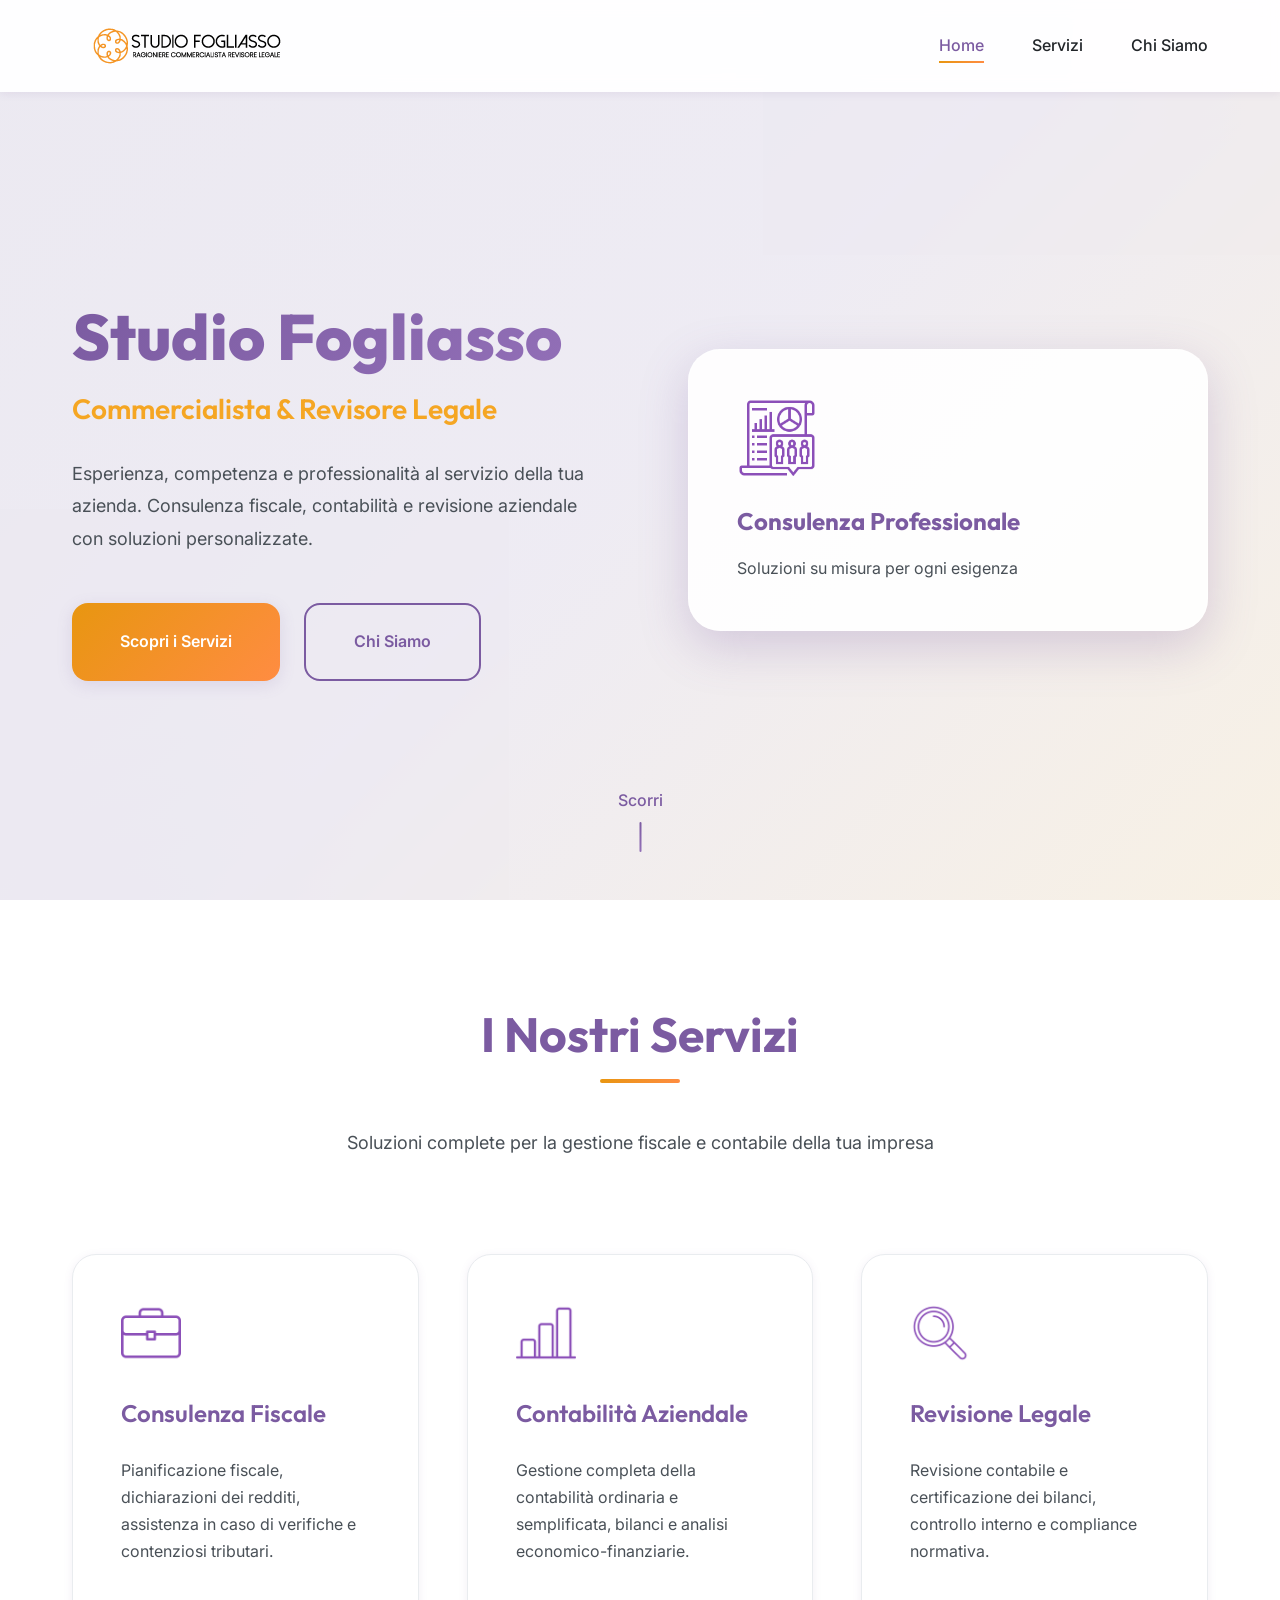
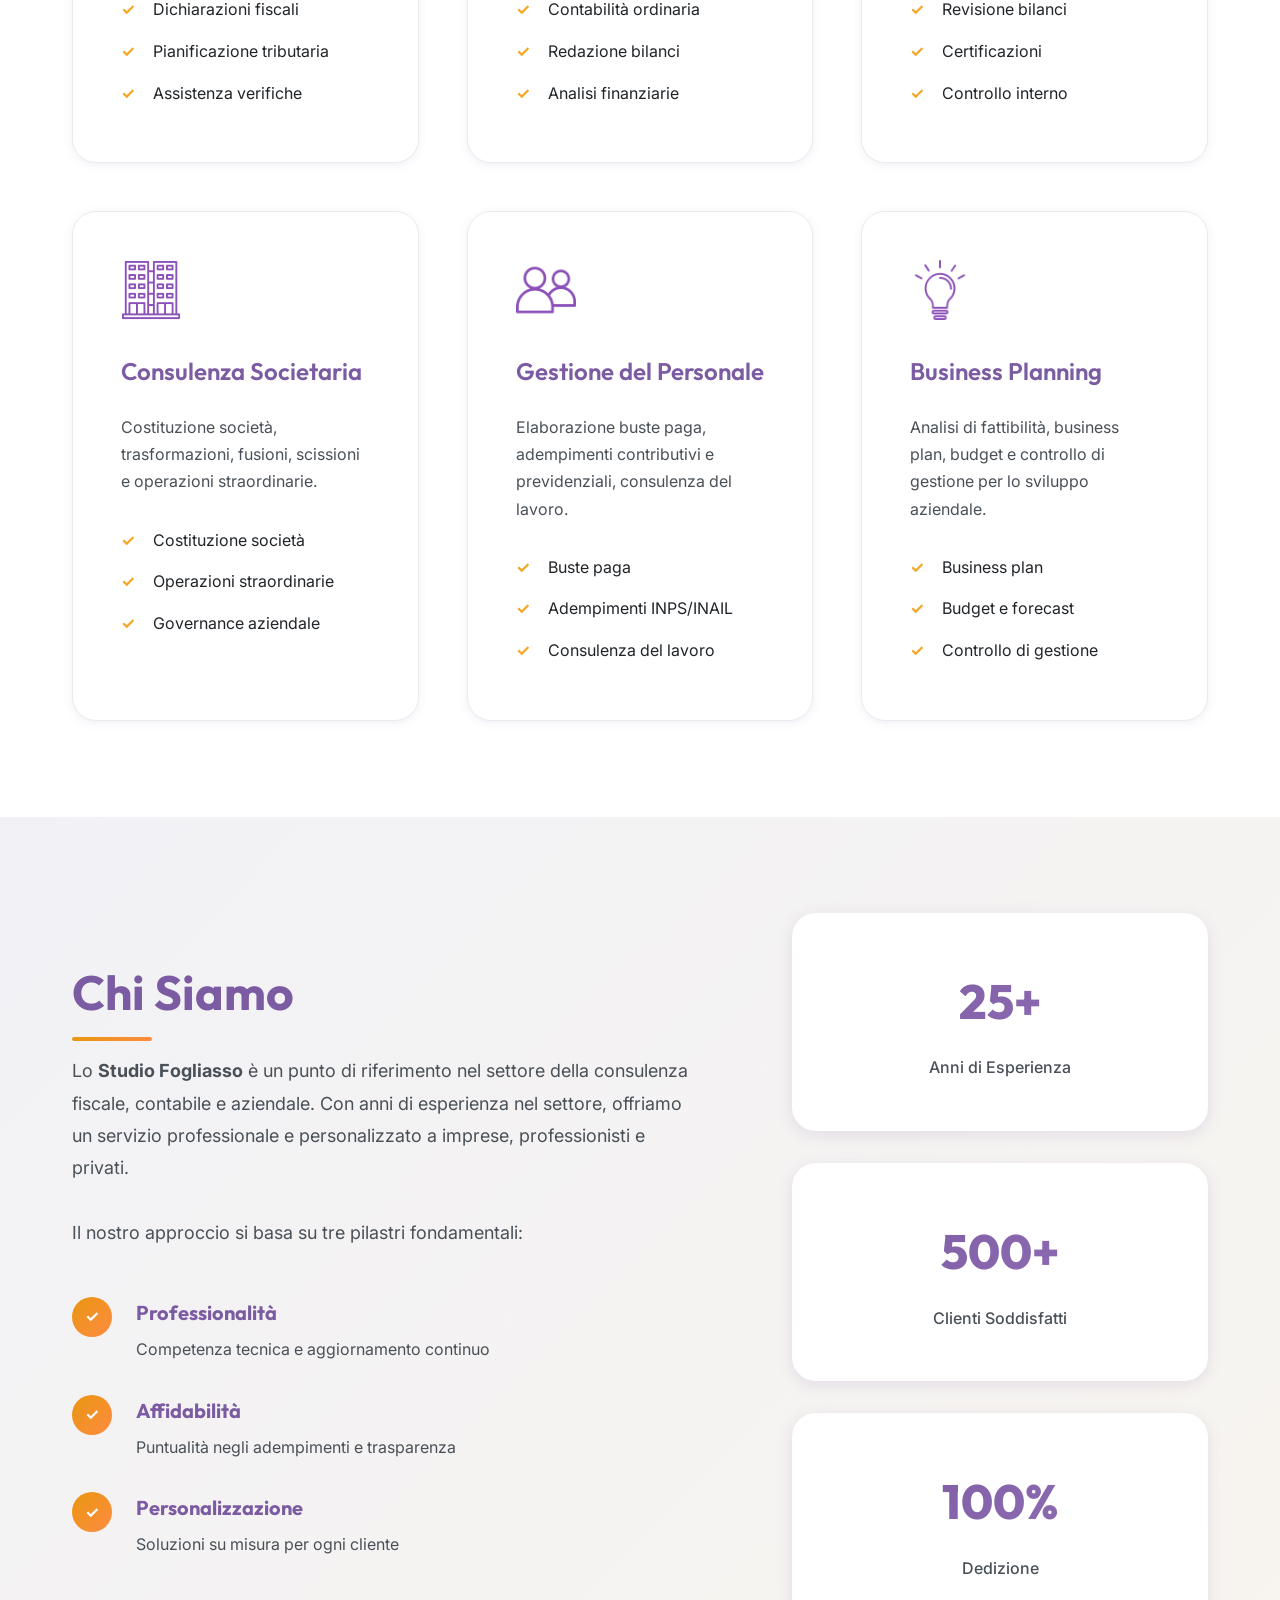
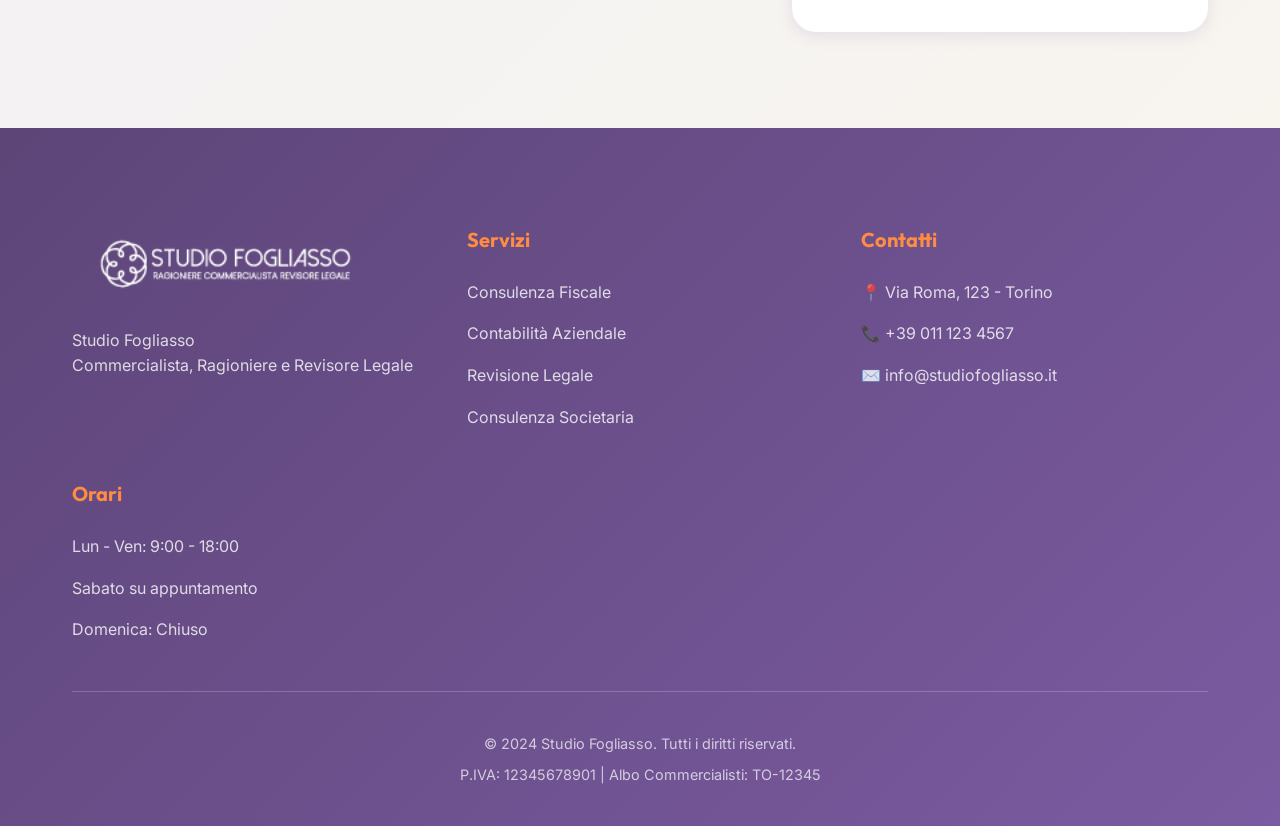
==== index.html @ 2c290e6f "Initial commit: Studio Fogliasso website" ====
<!DOCTYPE html>
<html lang="it">

<head>
    <meta charset="UTF-8">
    <meta name="viewport" content="width=device-width, initial-scale=1.0">
    <meta name="description"
        content="Studio Fogliasso - Commercialista, Ragioniere e Revisore Legale. Servizi professionali di consulenza fiscale, contabilità e revisione aziendale.">
    <meta name="keywords" content="commercialista, ragioniere, revisore legale, consulenza fiscale, contabilità">
    <title>Studio Fogliasso | Commercialista & Revisore Legale</title>
    <link rel="preconnect" href="https://fonts.googleapis.com">
    <link rel="preconnect" href="https://fonts.gstatic.com" crossorigin>
    <link
        href="https://fonts.googleapis.com/css2?family=Inter:wght@300;400;500;600;700&family=Outfit:wght@400;500;600;700;800&display=swap"
        rel="stylesheet">
    <link rel="stylesheet" href="style.css">
</head>

<body>
    <!-- Navigation -->
    <nav class="navbar" id="navbar">
        <div class="container nav-container">
            <div class="logo-container">
                <img src="assets/FOAGLIASSO_5.png" alt="Studio Fogliasso Logo" class="logo">
            </div>
            <button class="mobile-menu-toggle" aria-label="Toggle menu">
                <span></span>
                <span></span>
                <span></span>
            </button>
            <ul class="nav-menu">
                <li><a href="#home" class="nav-link active">Home</a></li>
                <li><a href="#servizi" class="nav-link">Servizi</a></li>
                <li><a href="#chi-siamo" class="nav-link">Chi Siamo</a></li>
            </ul>
        </div>
    </nav>

    <!-- Hero Section -->
    <section id="home" class="hero">
        <div class="hero-background"></div>
        <div class="container hero-content">
            <div class="hero-text">
                <h1 class="hero-title">
                    <span class="title-line">Studio Fogliasso</span>
                    <span class="title-subtitle">Commercialista & Revisore Legale</span>
                </h1>
                <p class="hero-description">
                    Esperienza, competenza e professionalità al servizio della tua azienda.
                    Consulenza fiscale, contabilità e revisione aziendale con soluzioni personalizzate.
                </p>
                <div class="hero-cta">
                    <a href="#servizi" class="btn btn-primary">Scopri i Servizi</a>
                    <a href="#chi-siamo" class="btn btn-secondary">Chi Siamo</a>
                </div>
            </div>
            <div class="hero-image">
                <div class="hero-card">
                    <div class="card-icon"><img src="assets/free-icon-inferential-statistics-2480756.png"
                            alt="Consulenza Professionale"></div>
                    <h3>Consulenza Professionale</h3>
                    <p>Soluzioni su misura per ogni esigenza</p>
                </div>
            </div>
        </div>
        <div class="scroll-indicator">
            <span>Scorri</span>
            <div class="scroll-arrow"></div>
        </div>
    </section>

    <!-- Services Section -->
    <section id="servizi" class="services">
        <div class="container">
            <div class="section-header">
                <h2 class="section-title">I Nostri Servizi</h2>
                <p class="section-subtitle">Soluzioni complete per la gestione fiscale e contabile della tua impresa</p>
            </div>
            <div class="services-grid">
                <div class="service-card">
                    <div class="service-icon"><img src="assets/free-icon-briefcase-522561.png" alt="Consulenza Fiscale">
                    </div>
                    <h3 class="service-title">Consulenza Fiscale</h3>
                    <p class="service-description">
                        Pianificazione fiscale, dichiarazioni dei redditi, assistenza in caso di verifiche e contenziosi
                        tributari.
                    </p>
                    <ul class="service-list">
                        <li>Dichiarazioni fiscali</li>
                        <li>Pianificazione tributaria</li>
                        <li>Assistenza verifiche</li>
                    </ul>
                </div>

                <div class="service-card">
                    <div class="service-icon"><img src="assets/free-icon-stats-223407.png" alt="Contabilità Aziendale">
                    </div>
                    <h3 class="service-title">Contabilità Aziendale</h3>
                    <p class="service-description">
                        Gestione completa della contabilità ordinaria e semplificata, bilanci e analisi
                        economico-finanziarie.
                    </p>
                    <ul class="service-list">
                        <li>Contabilità ordinaria</li>
                        <li>Redazione bilanci</li>
                        <li>Analisi finanziarie</li>
                    </ul>
                </div>

                <div class="service-card">
                    <div class="service-icon"><img src="assets/free-icon-search-6194755.png" alt="Revisione Legale">
                    </div>
                    <h3 class="service-title">Revisione Legale</h3>
                    <p class="service-description">
                        Revisione contabile e certificazione dei bilanci, controllo interno e compliance normativa.
                    </p>
                    <ul class="service-list">
                        <li>Revisione bilanci</li>
                        <li>Certificazioni</li>
                        <li>Controllo interno</li>
                    </ul>
                </div>

                <div class="service-card">
                    <div class="service-icon"><img src="assets/free-icon-house-5849021.png" alt="Consulenza Societaria">
                    </div>
                    <h3 class="service-title">Consulenza Societaria</h3>
                    <p class="service-description">
                        Costituzione società, trasformazioni, fusioni, scissioni e operazioni straordinarie.
                    </p>
                    <ul class="service-list">
                        <li>Costituzione società</li>
                        <li>Operazioni straordinarie</li>
                        <li>Governance aziendale</li>
                    </ul>
                </div>

                <div class="service-card">
                    <div class="service-icon"><img src="assets/free-icon-people-icon-12653779.png"
                            alt="Gestione del Personale"></div>
                    <h3 class="service-title">Gestione del Personale</h3>
                    <p class="service-description">
                        Elaborazione buste paga, adempimenti contributivi e previdenziali, consulenza del lavoro.
                    </p>
                    <ul class="service-list">
                        <li>Buste paga</li>
                        <li>Adempimenti INPS/INAIL</li>
                        <li>Consulenza del lavoro</li>
                    </ul>
                </div>

                <div class="service-card">
                    <div class="service-icon"><img src="assets/free-icon-lightbulb-702814.png" alt="Business Planning">
                    </div>
                    <h3 class="service-title">Business Planning</h3>
                    <p class="service-description">
                        Analisi di fattibilità, business plan, budget e controllo di gestione per lo sviluppo aziendale.
                    </p>
                    <ul class="service-list">
                        <li>Business plan</li>
                        <li>Budget e forecast</li>
                        <li>Controllo di gestione</li>
                    </ul>
                </div>
            </div>
        </div>
    </section>

    <!-- About Section -->
    <section id="chi-siamo" class="about">
        <div class="container">
            <div class="about-content">
                <div class="about-text">
                    <h2 class="section-title">Chi Siamo</h2>
                    <p class="about-description">
                        Lo <strong>Studio Fogliasso</strong> è un punto di riferimento nel settore della consulenza
                        fiscale,
                        contabile e aziendale. Con anni di esperienza nel settore, offriamo un servizio professionale
                        e personalizzato a imprese, professionisti e privati.
                    </p>
                    <p class="about-description">
                        Il nostro approccio si basa su tre pilastri fondamentali:
                    </p>
                    <div class="about-features">
                        <div class="feature-item">
                            <div class="feature-icon">✓</div>
                            <div class="feature-text">
                                <h4>Professionalità</h4>
                                <p>Competenza tecnica e aggiornamento continuo</p>
                            </div>
                        </div>
                        <div class="feature-item">
                            <div class="feature-icon">✓</div>
                            <div class="feature-text">
                                <h4>Affidabilità</h4>
                                <p>Puntualità negli adempimenti e trasparenza</p>
                            </div>
                        </div>
                        <div class="feature-item">
                            <div class="feature-icon">✓</div>
                            <div class="feature-text">
                                <h4>Personalizzazione</h4>
                                <p>Soluzioni su misura per ogni cliente</p>
                            </div>
                        </div>
                    </div>
                </div>
                <div class="about-stats">
                    <div class="stat-card">
                        <div class="stat-number">25+</div>
                        <div class="stat-label">Anni di Esperienza</div>
                    </div>
                    <div class="stat-card">
                        <div class="stat-number">500+</div>
                        <div class="stat-label">Clienti Soddisfatti</div>
                    </div>
                    <div class="stat-card">
                        <div class="stat-number">100%</div>
                        <div class="stat-label">Dedizione</div>
                    </div>
                </div>
            </div>
        </div>
    </section>

    <!-- Footer -->
    <footer class="footer">
        <div class="container">
            <div class="footer-content">
                <div class="footer-section">
                    <img src="assets/FOAGLIASSO_5.png" alt="Studio Fogliasso" class="footer-logo">
                    <p class="footer-text">
                        Studio Fogliasso<br>
                        Commercialista, Ragioniere e Revisore Legale
                    </p>
                </div>
                <div class="footer-section">
                    <h4>Servizi</h4>
                    <ul class="footer-links">
                        <li><a href="#servizi">Consulenza Fiscale</a></li>
                        <li><a href="#servizi">Contabilità Aziendale</a></li>
                        <li><a href="#servizi">Revisione Legale</a></li>
                        <li><a href="#servizi">Consulenza Societaria</a></li>
                    </ul>
                </div>
                <div class="footer-section">
                    <h4>Contatti</h4>
                    <ul class="footer-links">
                        <li>📍 Via Roma, 123 - Torino</li>
                        <li>📞 +39 011 123 4567</li>
                        <li>✉️ info@studiofogliasso.it</li>
                    </ul>
                </div>
                <div class="footer-section">
                    <h4>Orari</h4>
                    <ul class="footer-links">
                        <li>Lun - Ven: 9:00 - 18:00</li>
                        <li>Sabato su appuntamento</li>
                        <li>Domenica: Chiuso</li>
                    </ul>
                </div>
            </div>
            <div class="footer-bottom">
                <p>&copy; 2024 Studio Fogliasso. Tutti i diritti riservati.</p>
                <p>P.IVA: 12345678901 | Albo Commercialisti: TO-12345</p>
            </div>
        </div>
    </footer>

    <script src="script.js"></script>
</body>

</html>
---- style.css ----
/* ===================================
   CSS Variables & Design Tokens
   =================================== */
:root {
    /* Colors from logo */
    --primary-purple: #7B5BA1;
    --primary-purple-light: #9370B8;
    --primary-purple-dark: #5D4578;
    --accent-orange: #F5A623;
    --accent-orange-light: #FF8C42;
    --accent-orange-dark: #E89610;

    /* Neutral colors */
    --white: #FFFFFF;
    --off-white: #F8F9FA;
    --light-gray: #E9ECEF;
    --gray: #ADB5BD;
    --dark-gray: #495057;
    --darker-gray: #212529;
    --black: #000000;

    /* Gradients */
    --gradient-primary: linear-gradient(135deg, var(--primary-purple) 0%, var(--primary-purple-light) 100%);
    --gradient-accent: linear-gradient(135deg, var(--accent-orange-dark) 0%, var(--accent-orange-light) 100%);
    --gradient-hero: linear-gradient(135deg, #7B5BA1 0%, #9370B8 50%, #F5A623 100%);
    --gradient-overlay: linear-gradient(135deg, rgba(123, 91, 161, 0.95) 0%, rgba(147, 112, 184, 0.85) 100%);

    /* Typography */
    --font-primary: 'Inter', -apple-system, BlinkMacSystemFont, 'Segoe UI', sans-serif;
    --font-heading: 'Outfit', -apple-system, BlinkMacSystemFont, 'Segoe UI', sans-serif;

    /* Spacing */
    --spacing-xs: 0.5rem;
    --spacing-sm: 1rem;
    --spacing-md: 1.5rem;
    --spacing-lg: 2rem;
    --spacing-xl: 3rem;
    --spacing-2xl: 4rem;
    --spacing-3xl: 6rem;

    /* Border radius */
    --radius-sm: 0.5rem;
    --radius-md: 1rem;
    --radius-lg: 1.5rem;
    --radius-xl: 2rem;

    /* Shadows */
    --shadow-sm: 0 2px 8px rgba(123, 91, 161, 0.1);
    --shadow-md: 0 4px 16px rgba(123, 91, 161, 0.15);
    --shadow-lg: 0 8px 32px rgba(123, 91, 161, 0.2);
    --shadow-xl: 0 16px 48px rgba(123, 91, 161, 0.25);

    /* Transitions */
    --transition-fast: 0.2s ease;
    --transition-base: 0.3s ease;
    --transition-slow: 0.5s ease;
}

/* ===================================
   Reset & Base Styles
   =================================== */
* {
    margin: 0;
    padding: 0;
    box-sizing: border-box;
}

html {
    scroll-behavior: smooth;
    font-size: 16px;
}

body {
    font-family: var(--font-primary);
    color: var(--darker-gray);
    background-color: var(--off-white);
    line-height: 1.6;
    overflow-x: hidden;
}

img {
    max-width: 100%;
    height: auto;
    display: block;
}

a {
    text-decoration: none;
    color: inherit;
    transition: var(--transition-base);
}

ul {
    list-style: none;
}

button {
    border: none;
    background: none;
    cursor: pointer;
    font-family: inherit;
}

/* ===================================
   Utility Classes
   =================================== */
.container {
    max-width: 1200px;
    margin: 0 auto;
    padding: 0 var(--spacing-lg);
}

.section-header {
    text-align: center;
    margin-bottom: var(--spacing-3xl);
}

.section-title {
    font-family: var(--font-heading);
    font-size: clamp(2rem, 5vw, 3rem);
    font-weight: 700;
    color: var(--primary-purple);
    margin-bottom: var(--spacing-md);
    position: relative;
    display: inline-block;
}

.section-title::after {
    content: '';
    position: absolute;
    bottom: -10px;
    left: 50%;
    transform: translateX(-50%);
    width: 80px;
    height: 4px;
    background: var(--gradient-accent);
    border-radius: 2px;
}

.section-subtitle {
    font-size: 1.125rem;
    color: var(--dark-gray);
    max-width: 600px;
    margin: var(--spacing-lg) auto 0;
}

/* ===================================
   Navigation
   =================================== */
.navbar {
    position: fixed;
    top: 0;
    left: 0;
    right: 0;
    background: rgba(255, 255, 255, 0.95);
    backdrop-filter: blur(10px);
    box-shadow: var(--shadow-sm);
    z-index: 1000;
    transition: var(--transition-base);
}

.navbar.scrolled {
    background: rgba(255, 255, 255, 0.98);
    box-shadow: var(--shadow-md);
}

.nav-container {
    display: flex;
    justify-content: space-between;
    align-items: center;
    padding: var(--spacing-sm) var(--spacing-lg);
}

.logo-container {
    flex-shrink: 0;
}

.logo {
    height: 60px;
    width: auto;
    transition: var(--transition-base);
}

.logo:hover {
    transform: scale(1.05);
}

.nav-menu {
    display: flex;
    gap: var(--spacing-xl);
    align-items: center;
}

.nav-link {
    font-weight: 500;
    color: var(--darker-gray);
    position: relative;
    padding: var(--spacing-xs) 0;
    transition: var(--transition-base);
}

.nav-link::after {
    content: '';
    position: absolute;
    bottom: 0;
    left: 0;
    width: 0;
    height: 2px;
    background: var(--gradient-accent);
    transition: var(--transition-base);
}

.nav-link:hover,
.nav-link.active {
    color: var(--primary-purple);
}

.nav-link:hover::after,
.nav-link.active::after {
    width: 100%;
}

.mobile-menu-toggle {
    display: none;
    flex-direction: column;
    gap: 5px;
    padding: var(--spacing-xs);
}

.mobile-menu-toggle span {
    width: 25px;
    height: 3px;
    background: var(--primary-purple);
    border-radius: 2px;
    transition: var(--transition-base);
}

/* ===================================
   Hero Section
   =================================== */
.hero {
    position: relative;
    min-height: 100vh;
    display: flex;
    align-items: center;
    justify-content: center;
    overflow: hidden;
    padding-top: 80px;
}

.hero-background {
    position: absolute;
    top: 0;
    left: 0;
    right: 0;
    bottom: 0;
    background: var(--gradient-hero);
    opacity: 0.1;
    z-index: 0;
}

.hero-background::before {
    content: '';
    position: absolute;
    top: -50%;
    right: -20%;
    width: 600px;
    height: 600px;
    background: radial-gradient(circle, rgba(245, 166, 35, 0.3) 0%, transparent 70%);
    border-radius: 50%;
    animation: float 20s ease-in-out infinite;
}

.hero-background::after {
    content: '';
    position: absolute;
    bottom: -30%;
    left: -10%;
    width: 500px;
    height: 500px;
    background: radial-gradient(circle, rgba(123, 91, 161, 0.3) 0%, transparent 70%);
    border-radius: 50%;
    animation: float 15s ease-in-out infinite reverse;
}

@keyframes float {

    0%,
    100% {
        transform: translate(0, 0) scale(1);
    }

    50% {
        transform: translate(30px, -30px) scale(1.1);
    }
}

.hero-content {
    position: relative;
    z-index: 1;
    display: grid;
    grid-template-columns: 1fr 1fr;
    gap: var(--spacing-3xl);
    align-items: center;
    padding: var(--spacing-3xl) var(--spacing-lg);
}

.hero-text {
    animation: fadeInUp 1s ease-out;
}

@keyframes fadeInUp {
    from {
        opacity: 0;
        transform: translateY(30px);
    }

    to {
        opacity: 1;
        transform: translateY(0);
    }
}

.hero-title {
    font-family: var(--font-heading);
    font-size: clamp(2.5rem, 6vw, 4rem);
    font-weight: 800;
    line-height: 1.2;
    margin-bottom: var(--spacing-lg);
    display: flex;
    flex-direction: column;
}

.title-line {
    background: var(--gradient-primary);
    -webkit-background-clip: text;
    -webkit-text-fill-color: transparent;
    background-clip: text;
}

.title-subtitle {
    font-size: clamp(1.25rem, 3vw, 1.75rem);
    font-weight: 600;
    color: var(--accent-orange);
    margin-top: var(--spacing-sm);
}

.hero-description {
    font-size: 1.125rem;
    color: var(--dark-gray);
    margin-bottom: var(--spacing-xl);
    line-height: 1.8;
}

.hero-cta {
    display: flex;
    gap: var(--spacing-md);
    flex-wrap: wrap;
}

.btn {
    padding: var(--spacing-md) var(--spacing-xl);
    border-radius: var(--radius-md);
    font-weight: 600;
    font-size: 1rem;
    transition: all var(--transition-base);
    display: inline-flex;
    align-items: center;
    justify-content: center;
    position: relative;
    overflow: hidden;
}

.btn::before {
    content: '';
    position: absolute;
    top: 50%;
    left: 50%;
    width: 0;
    height: 0;
    border-radius: 50%;
    background: rgba(255, 255, 255, 0.3);
    transform: translate(-50%, -50%);
    transition: width 0.6s, height 0.6s;
}

.btn:hover::before {
    width: 300px;
    height: 300px;
}

.btn-primary {
    background: var(--gradient-accent);
    color: var(--white);
    box-shadow: var(--shadow-md);
}

.btn-primary:hover {
    transform: translateY(-2px);
    box-shadow: var(--shadow-lg);
}

.btn-secondary {
    background: transparent;
    color: var(--primary-purple);
    border: 2px solid var(--primary-purple);
}

.btn-secondary:hover {
    background: var(--primary-purple);
    color: var(--white);
    transform: translateY(-2px);
}

.hero-image {
    animation: fadeInRight 1s ease-out 0.3s both;
}

@keyframes fadeInRight {
    from {
        opacity: 0;
        transform: translateX(30px);
    }

    to {
        opacity: 1;
        transform: translateX(0);
    }
}

.hero-card {
    background: rgba(255, 255, 255, 0.9);
    backdrop-filter: blur(20px);
    border-radius: var(--radius-xl);
    padding: var(--spacing-xl);
    box-shadow: var(--shadow-xl);
    border: 1px solid rgba(255, 255, 255, 0.5);
    transition: var(--transition-base);
}

.hero-card:hover {
    transform: translateY(-10px);
    box-shadow: 0 20px 60px rgba(123, 91, 161, 0.3);
}

.card-icon {
    font-size: 4rem;
    margin-bottom: var(--spacing-md);
    width: 80px;
    height: 80px;
    display: flex;
    align-items: center;
    justify-content: center;
}

.card-icon img {
    width: 100%;
    height: 100%;
    object-fit: contain;
    filter: brightness(0) saturate(100%) invert(38%) sepia(35%) saturate(1089%) hue-rotate(231deg) brightness(92%) contrast(89%);
}

.hero-card h3 {
    font-family: var(--font-heading);
    font-size: 1.5rem;
    color: var(--primary-purple);
    margin-bottom: var(--spacing-sm);
}

.hero-card p {
    color: var(--dark-gray);
    font-size: 1rem;
}

.scroll-indicator {
    position: absolute;
    bottom: var(--spacing-xl);
    left: 50%;
    transform: translateX(-50%);
    display: flex;
    flex-direction: column;
    align-items: center;
    gap: var(--spacing-xs);
    color: var(--primary-purple);
    font-weight: 500;
    animation: bounce 2s infinite;
}

@keyframes bounce {

    0%,
    100% {
        transform: translateX(-50%) translateY(0);
    }

    50% {
        transform: translateX(-50%) translateY(-10px);
    }
}

.scroll-arrow {
    width: 2px;
    height: 30px;
    background: var(--gradient-primary);
    border-radius: 2px;
}

/* ===================================
   Services Section
   =================================== */
.services {
    padding: var(--spacing-3xl) 0;
    background: var(--white);
}

.services-grid {
    display: grid;
    grid-template-columns: repeat(auto-fit, minmax(320px, 1fr));
    gap: var(--spacing-xl);
}

.service-card {
    background: var(--white);
    border-radius: var(--radius-lg);
    padding: var(--spacing-xl);
    box-shadow: var(--shadow-sm);
    border: 1px solid var(--light-gray);
    transition: all var(--transition-base);
    position: relative;
    overflow: hidden;
}

.service-card::before {
    content: '';
    position: absolute;
    top: 0;
    left: 0;
    right: 0;
    height: 4px;
    background: var(--gradient-accent);
    transform: scaleX(0);
    transform-origin: left;
    transition: var(--transition-base);
}

.service-card:hover::before {
    transform: scaleX(1);
}

.service-card:hover {
    transform: translateY(-10px);
    box-shadow: var(--shadow-lg);
    border-color: var(--primary-purple-light);
}

.service-icon {
    font-size: 3rem;
    margin-bottom: var(--spacing-md);
    display: inline-block;
    transition: var(--transition-base);
    width: 60px;
    height: 60px;
}

.service-icon img {
    width: 100%;
    height: 100%;
    object-fit: contain;
    filter: brightness(0) saturate(100%) invert(38%) sepia(35%) saturate(1089%) hue-rotate(231deg) brightness(92%) contrast(89%);
    transition: var(--transition-base);
}

.service-card:hover .service-icon img {
    filter: brightness(0) saturate(100%) invert(59%) sepia(84%) saturate(1742%) hue-rotate(359deg) brightness(99%) contrast(96%);
    transform: scale(1.1) rotate(5deg);
}

.service-title {
    font-family: var(--font-heading);
    font-size: 1.5rem;
    color: var(--primary-purple);
    margin-bottom: var(--spacing-md);
    font-weight: 600;
}

.service-description {
    color: var(--dark-gray);
    margin-bottom: var(--spacing-md);
    line-height: 1.7;
}

.service-list {
    list-style: none;
    padding: 0;
}

.service-list li {
    padding: var(--spacing-xs) 0;
    color: var(--darker-gray);
    position: relative;
    padding-left: var(--spacing-lg);
}

.service-list li::before {
    content: '✓';
    position: absolute;
    left: 0;
    color: var(--accent-orange);
    font-weight: bold;
}

/* ===================================
   About Section
   =================================== */
.about {
    padding: var(--spacing-3xl) 0;
    background: linear-gradient(135deg, rgba(123, 91, 161, 0.05) 0%, rgba(245, 166, 35, 0.05) 100%);
}

.about-content {
    display: grid;
    grid-template-columns: 1.5fr 1fr;
    gap: var(--spacing-3xl);
    align-items: center;
}

.about-text .section-title {
    text-align: left;
}

.about-text .section-title::after {
    left: 0;
    transform: none;
}

.about-description {
    font-size: 1.125rem;
    color: var(--dark-gray);
    margin-bottom: var(--spacing-lg);
    line-height: 1.8;
}

.about-features {
    margin-top: var(--spacing-xl);
}

.feature-item {
    display: flex;
    gap: var(--spacing-md);
    margin-bottom: var(--spacing-lg);
    align-items: flex-start;
}

.feature-icon {
    width: 40px;
    height: 40px;
    background: var(--gradient-accent);
    color: var(--white);
    border-radius: 50%;
    display: flex;
    align-items: center;
    justify-content: center;
    font-weight: bold;
    flex-shrink: 0;
}

.feature-text h4 {
    font-family: var(--font-heading);
    font-size: 1.25rem;
    color: var(--primary-purple);
    margin-bottom: var(--spacing-xs);
}

.feature-text p {
    color: var(--dark-gray);
}

.about-stats {
    display: flex;
    flex-direction: column;
    gap: var(--spacing-lg);
}

.stat-card {
    background: var(--white);
    padding: var(--spacing-xl);
    border-radius: var(--radius-lg);
    box-shadow: var(--shadow-md);
    text-align: center;
    transition: var(--transition-base);
    border: 2px solid transparent;
}

.stat-card:hover {
    transform: scale(1.05);
    border-color: var(--accent-orange);
}

.stat-number {
    font-family: var(--font-heading);
    font-size: 3rem;
    font-weight: 800;
    background: var(--gradient-primary);
    -webkit-background-clip: text;
    -webkit-text-fill-color: transparent;
    background-clip: text;
    margin-bottom: var(--spacing-sm);
}

.stat-label {
    font-size: 1rem;
    color: var(--dark-gray);
    font-weight: 500;
}

/* ===================================
   Contact Section
   =================================== */
.contact {
    padding: var(--spacing-3xl) 0;
    background: var(--white);
}

.contact-content {
    display: flex;
    justify-content: center;
    margin-top: var(--spacing-xl);
}

.contact-info {
    display: grid;
    grid-template-columns: repeat(auto-fit, minmax(280px, 1fr));
    gap: var(--spacing-lg);
    max-width: 1000px;
}

.info-card {
    background: linear-gradient(135deg, rgba(123, 91, 161, 0.05) 0%, rgba(245, 166, 35, 0.05) 100%);
    padding: var(--spacing-lg);
    border-radius: var(--radius-md);
    border-left: 4px solid var(--accent-orange);
    transition: var(--transition-base);
}

.info-card:hover {
    transform: translateX(10px);
    box-shadow: var(--shadow-md);
}

.info-icon {
    font-size: 2rem;
    margin-bottom: var(--spacing-sm);
}

.info-card h3 {
    font-family: var(--font-heading);
    font-size: 1.25rem;
    color: var(--primary-purple);
    margin-bottom: var(--spacing-sm);
}

.info-card p {
    color: var(--dark-gray);
    line-height: 1.6;
}

.contact-form-container {
    background: var(--white);
    padding: var(--spacing-xl);
    border-radius: var(--radius-lg);
    box-shadow: var(--shadow-md);
    border: 1px solid var(--light-gray);
}

.contact-form {
    display: flex;
    flex-direction: column;
    gap: var(--spacing-lg);
}

.form-group {
    display: flex;
    flex-direction: column;
    gap: var(--spacing-xs);
}

.form-group label {
    font-weight: 500;
    color: var(--darker-gray);
    font-size: 0.95rem;
}

.form-group input,
.form-group textarea {
    padding: var(--spacing-md);
    border: 2px solid var(--light-gray);
    border-radius: var(--radius-sm);
    font-family: var(--font-primary);
    font-size: 1rem;
    transition: var(--transition-base);
    background: var(--off-white);
}

.form-group input:focus,
.form-group textarea:focus {
    outline: none;
    border-color: var(--primary-purple);
    background: var(--white);
    box-shadow: 0 0 0 3px rgba(123, 91, 161, 0.1);
}

.form-group textarea {
    resize: vertical;
    min-height: 120px;
}

/* ===================================
   Footer
   =================================== */
.footer {
    background: linear-gradient(135deg, var(--primary-purple-dark) 0%, var(--primary-purple) 100%);
    color: var(--white);
    padding: var(--spacing-3xl) 0 var(--spacing-lg);
}

.footer-content {
    display: grid;
    grid-template-columns: repeat(auto-fit, minmax(250px, 1fr));
    gap: var(--spacing-xl);
    margin-bottom: var(--spacing-xl);
}

.footer-logo {
    height: 80px;
    width: auto;
    margin-bottom: var(--spacing-md);
    filter: brightness(0) invert(1);
}

.footer-text {
    color: rgba(255, 255, 255, 0.8);
    line-height: 1.6;
}

.footer-section h4 {
    font-family: var(--font-heading);
    font-size: 1.25rem;
    margin-bottom: var(--spacing-md);
    color: var(--accent-orange-light);
}

.footer-links {
    display: flex;
    flex-direction: column;
    gap: var(--spacing-sm);
}

.footer-links li,
.footer-links a {
    color: rgba(255, 255, 255, 0.8);
    transition: var(--transition-base);
}

.footer-links a:hover {
    color: var(--accent-orange-light);
    padding-left: var(--spacing-xs);
}

.footer-bottom {
    border-top: 1px solid rgba(255, 255, 255, 0.2);
    padding-top: var(--spacing-lg);
    text-align: center;
    color: rgba(255, 255, 255, 0.7);
}

.footer-bottom p {
    margin: var(--spacing-xs) 0;
    font-size: 0.9rem;
}

/* ===================================
   Responsive Design
   =================================== */
@media (max-width: 968px) {
    .hero-content {
        grid-template-columns: 1fr;
        text-align: center;
    }

    .hero-cta {
        justify-content: center;
    }

    .about-content {
        grid-template-columns: 1fr;
    }

    .contact-content {
        grid-template-columns: 1fr;
    }
}

@media (max-width: 768px) {
    .nav-menu {
        position: fixed;
        top: 80px;
        left: -100%;
        width: 100%;
        height: calc(100vh - 80px);
        background: rgba(255, 255, 255, 0.98);
        backdrop-filter: blur(10px);
        flex-direction: column;
        justify-content: flex-start;
        padding: var(--spacing-xl);
        gap: var(--spacing-lg);
        transition: var(--transition-base);
        box-shadow: var(--shadow-lg);
    }

    .nav-menu.active {
        left: 0;
    }

    .mobile-menu-toggle {
        display: flex;
    }

    .mobile-menu-toggle.active span:nth-child(1) {
        transform: rotate(45deg) translate(8px, 8px);
    }

    .mobile-menu-toggle.active span:nth-child(2) {
        opacity: 0;
    }

    .mobile-menu-toggle.active span:nth-child(3) {
        transform: rotate(-45deg) translate(7px, -7px);
    }

    .services-grid {
        grid-template-columns: 1fr;
    }

    .footer-content {
        grid-template-columns: 1fr;
        text-align: center;
    }

    .footer-logo {
        margin: 0 auto var(--spacing-md);
    }
}

/* ===================================
   Animations & Utilities
   =================================== */
.fade-in {
    opacity: 0;
    transform: translateY(30px);
    transition: opacity 0.6s ease, transform 0.6s ease;
}

.fade-in.visible {
    opacity: 1;
    transform: translateY(0);
}

/* Smooth scrolling offset for fixed navbar */
section {
    scroll-margin-top: 80px;
}
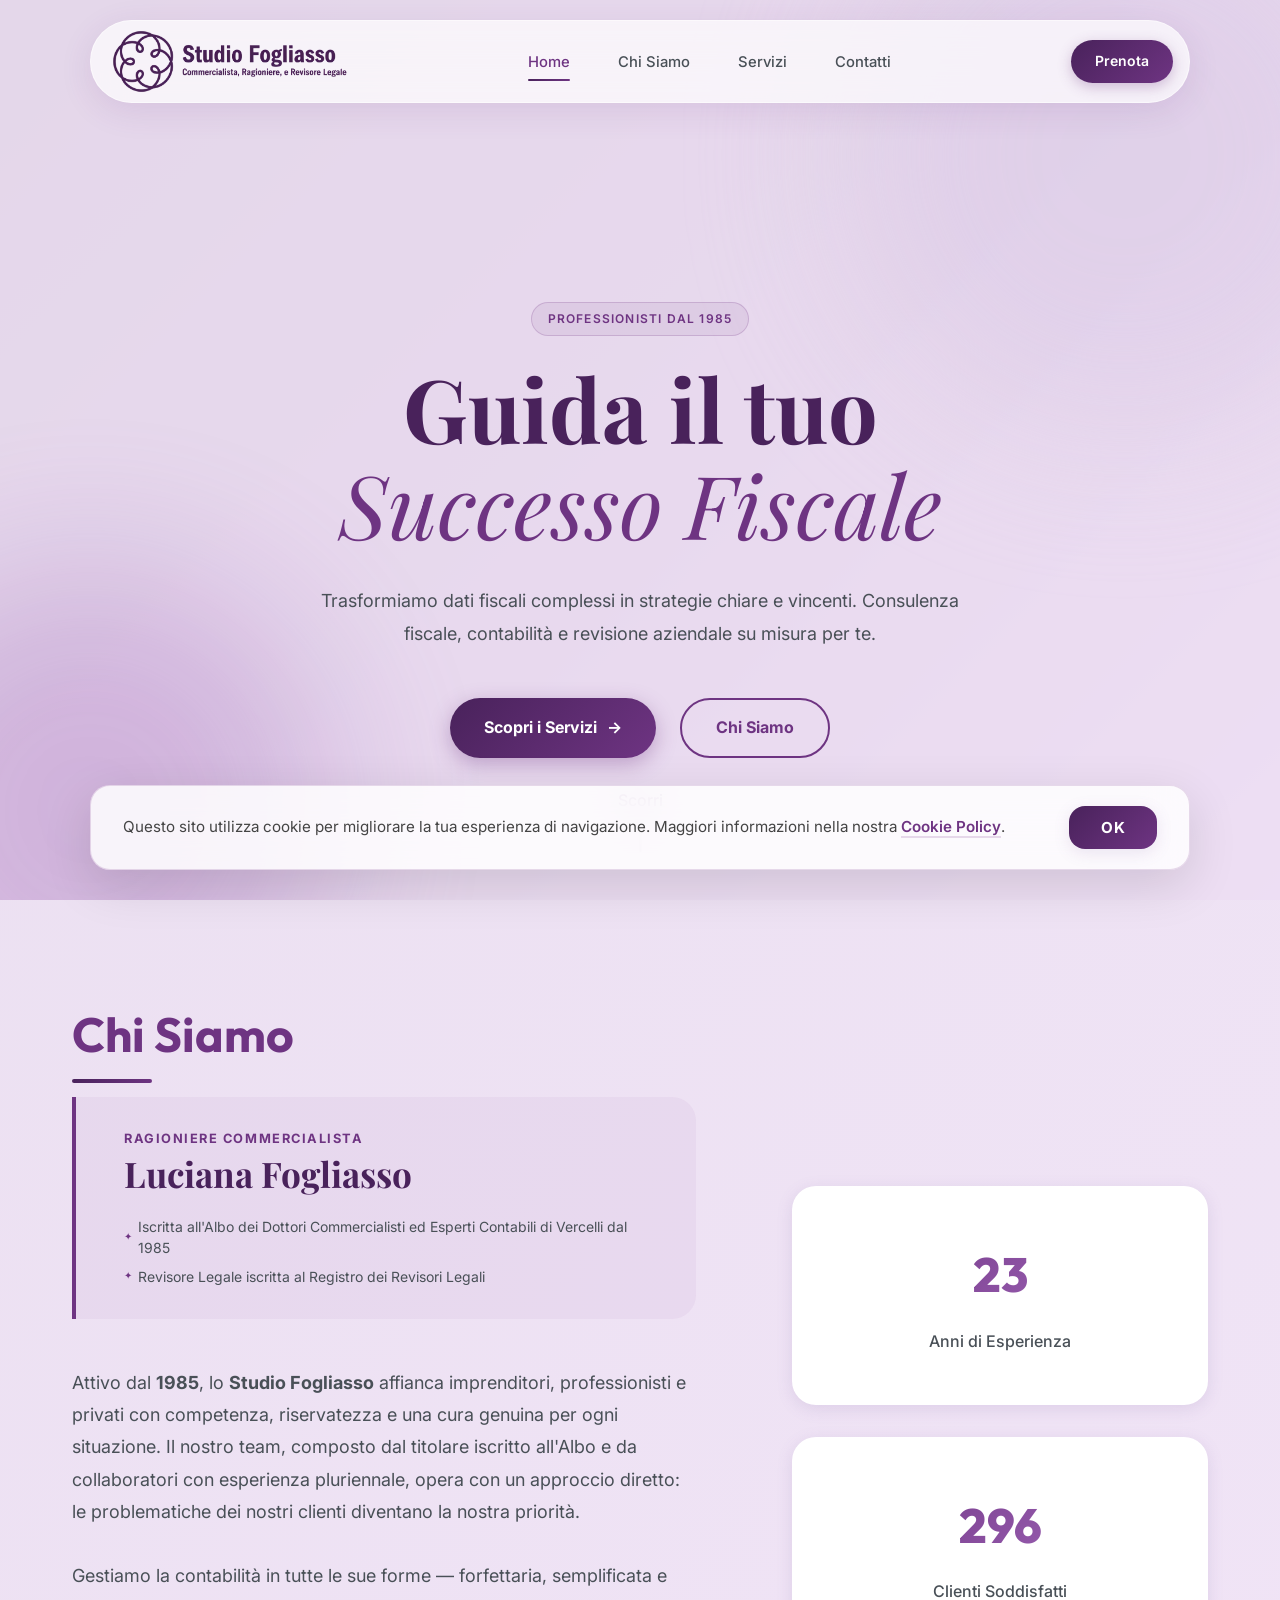
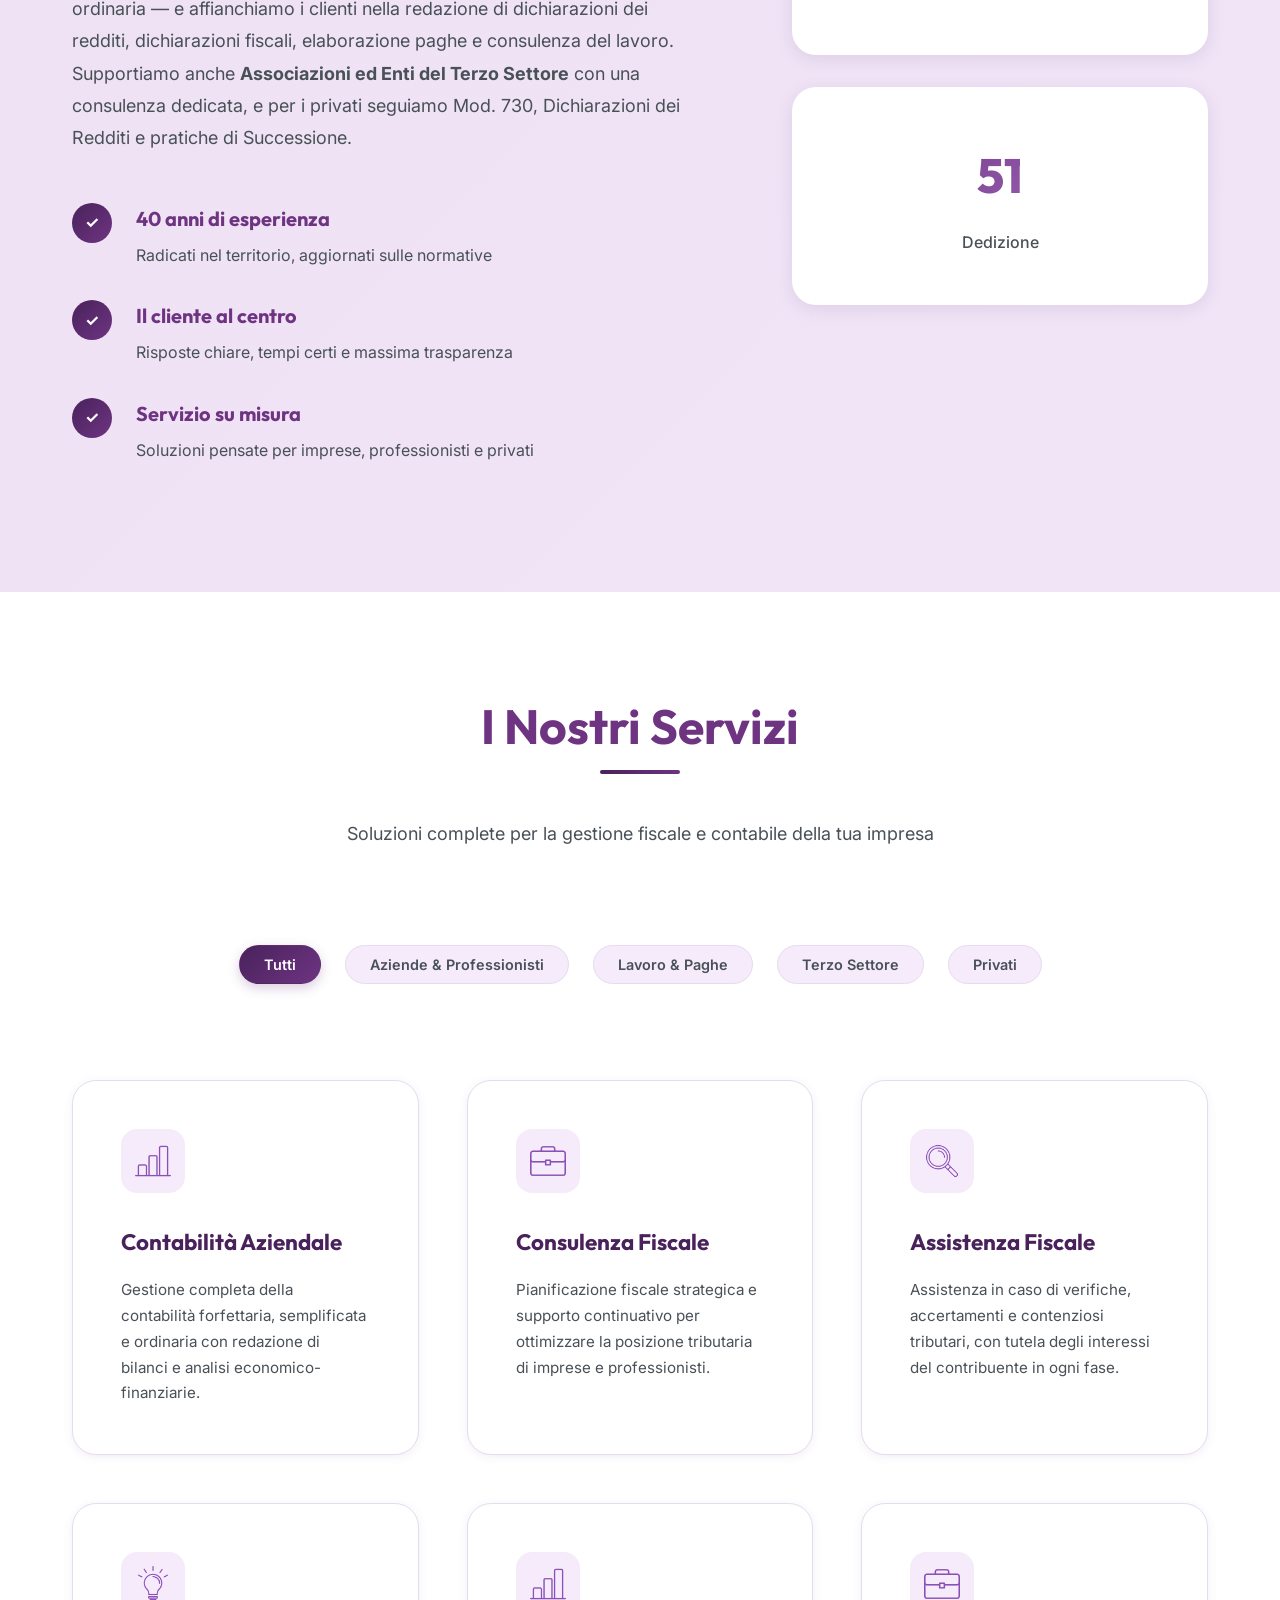
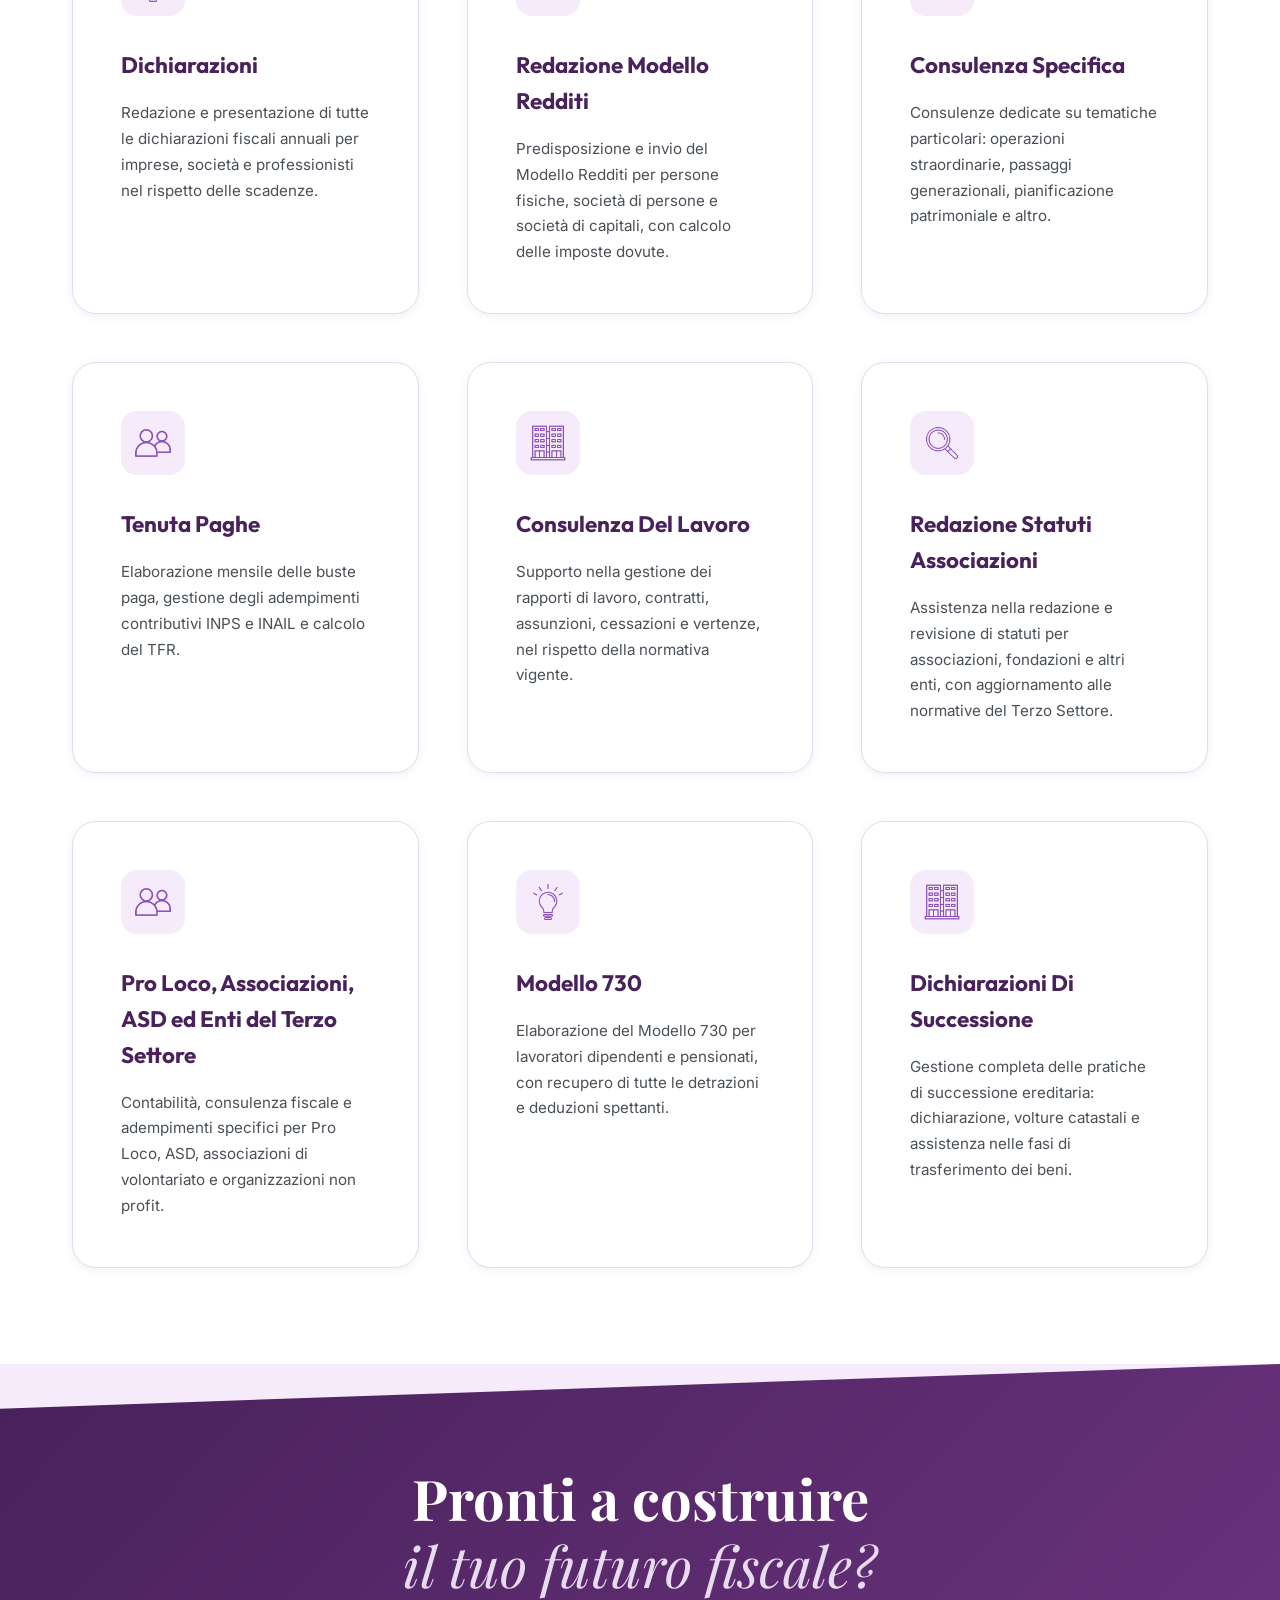
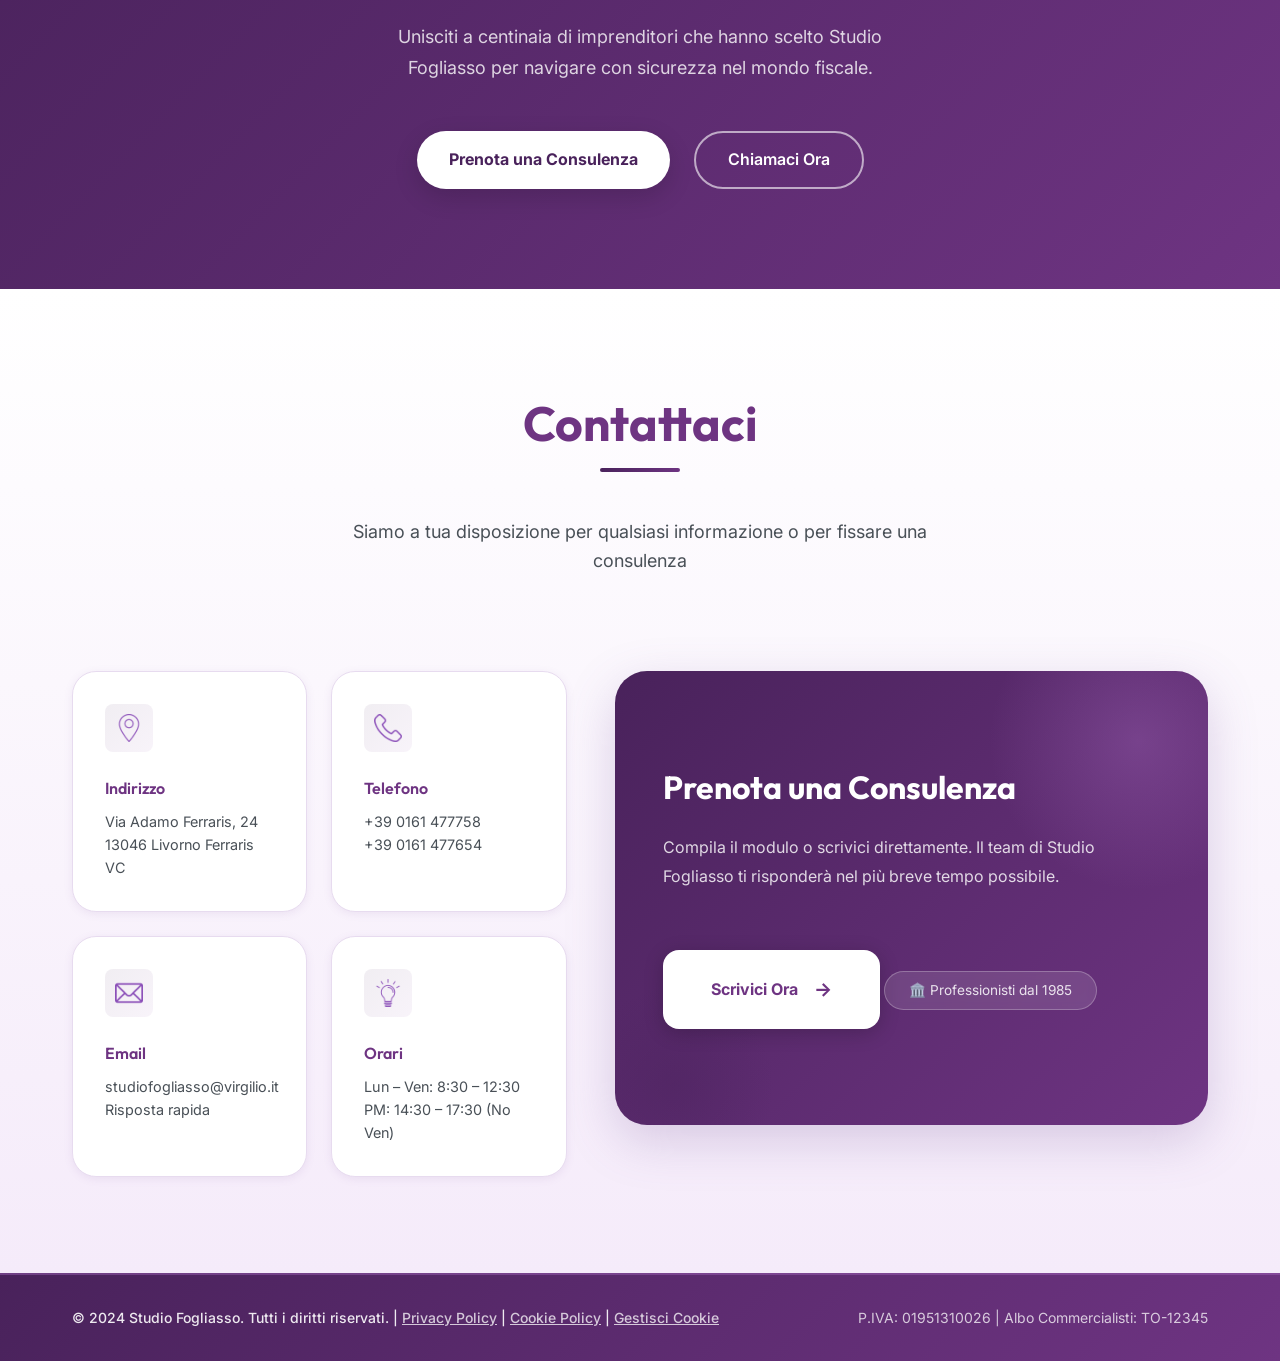
==== commit dedeae88: "Aggiunta favicon, pagine privacy e cookies" ====
--- a/index.html
+++ b/index.html
@@ -7,21 +7,28 @@
     <meta name="description"
         content="Studio Fogliasso - Commercialista, Ragioniere e Revisore Legale. Servizi professionali di consulenza fiscale, contabilità e revisione aziendale.">
     <meta name="keywords" content="commercialista, ragioniere, revisore legale, consulenza fiscale, contabilità">
-    <title>Studio Fogliasso | Commercialista & Revisore Legale</title>
+    <title>Studio Fogliasso | Commercialista &amp; Revisore Legale</title>
     <link rel="preconnect" href="https://fonts.googleapis.com">
     <link rel="preconnect" href="https://fonts.gstatic.com" crossorigin>
     <link
-        href="https://fonts.googleapis.com/css2?family=Inter:wght@300;400;500;600;700&family=Outfit:wght@400;500;600;700;800&display=swap"
+        href="https://fonts.googleapis.com/css2?family=Playfair+Display:ital,wght@0,400;0,600;0,700;1,400;1,600&family=Inter:wght@300;400;500;600;700&family=Outfit:wght@400;500;600;700;800&display=swap"
         rel="stylesheet">
+    <link rel="icon" type="image/png" href="assets/Logo2.png">
     <link rel="stylesheet" href="style.css">
 </head>
 
 <body>
-    <!-- Navigation -->
+    <!-- Blob decorativi di sfondo -->
+    <div class="bg-blobs">
+        <div class="blob blob-1"></div>
+        <div class="blob blob-2"></div>
+    </div>
+
+    <!-- Navigation — Pill flottante -->
     <nav class="navbar" id="navbar">
-        <div class="container nav-container">
+        <div class="nav-container">
             <div class="logo-container">
-                <img src="assets/FOAGLIASSO_5.png" alt="Studio Fogliasso Logo" class="logo">
+                <img src="assets/LogoNew.png" alt="Studio Fogliasso Logo" class="logo">
             </div>
             <button class="mobile-menu-toggle" aria-label="Toggle menu">
                 <span></span>
@@ -30,9 +37,11 @@
             </button>
             <ul class="nav-menu">
                 <li><a href="#home" class="nav-link active">Home</a></li>
+                <li><a href="#chi-siamo" class="nav-link">Chi Siamo</a></li>
                 <li><a href="#servizi" class="nav-link">Servizi</a></li>
-                <li><a href="#chi-siamo" class="nav-link">Chi Siamo</a></li>
+                <li><a href="#contatti" class="nav-link">Contatti</a></li>
             </ul>
+            <a href="#contatti" class="btn-nav-cta">Prenota</a>
         </div>
     </nav>
 
@@ -41,31 +50,104 @@
         <div class="hero-background"></div>
         <div class="container hero-content">
             <div class="hero-text">
+                <span class="hero-badge">Professionisti dal 1985</span>
                 <h1 class="hero-title">
-                    <span class="title-line">Studio Fogliasso</span>
-                    <span class="title-subtitle">Commercialista & Revisore Legale</span>
+                    <span class="title-line">Guida il tuo</span>
+                    <span class="title-italic">Successo Fiscale</span>
                 </h1>
                 <p class="hero-description">
-                    Esperienza, competenza e professionalità al servizio della tua azienda.
-                    Consulenza fiscale, contabilità e revisione aziendale con soluzioni personalizzate.
+                    Trasformiamo dati fiscali complessi in strategie chiare e vincenti.
+                    Consulenza fiscale, contabilità e revisione aziendale su misura per te.
                 </p>
                 <div class="hero-cta">
-                    <a href="#servizi" class="btn btn-primary">Scopri i Servizi</a>
-                    <a href="#chi-siamo" class="btn btn-secondary">Chi Siamo</a>
-                </div>
-            </div>
-            <div class="hero-image">
-                <div class="hero-card">
-                    <div class="card-icon"><img src="assets/free-icon-inferential-statistics-2480756.png"
-                            alt="Consulenza Professionale"></div>
-                    <h3>Consulenza Professionale</h3>
-                    <p>Soluzioni su misura per ogni esigenza</p>
-                </div>
-            </div>
+                    <a href="#servizi" class="btn btn-primary-fill">
+                        Scopri i Servizi
+                        <span class="btn-arrow-icon">→</span>
+                    </a>
+                    <a href="#chi-siamo" class="btn btn-outline">Chi Siamo</a>
+                </div>
+            </div>
+
         </div>
         <div class="scroll-indicator">
             <span>Scorri</span>
             <div class="scroll-arrow"></div>
+        </div>
+    </section>
+
+    <!-- About Section -->
+    <section id="chi-siamo" class="about">
+        <div class="container">
+            <div class="about-content">
+                <div class="about-text">
+                    <h2 class="section-title">Chi Siamo</h2>
+
+                    <!-- Profilo Professionale -->
+                    <div class="professional-profile">
+                        <div class="profile-role">Ragioniere Commercialista</div>
+                        <div class="profile-name">Luciana Fogliasso</div>
+                        <div class="profile-credentials">
+                            <span class="credential-badge">Iscritta all'Albo dei Dottori Commercialisti ed Esperti
+                                Contabili di Vercelli dal 1985</span>
+                            <span class="credential-badge">Revisore Legale iscritta al Registro dei Revisori
+                                Legali</span>
+                        </div>
+                    </div>
+
+                    <p class="about-description">
+                        Attivo dal <strong>1985</strong>, lo <strong>Studio Fogliasso</strong> affianca imprenditori,
+                        professionisti e privati con competenza, riservatezza e una cura genuina per ogni situazione.
+                        Il nostro team, composto dal titolare iscritto all'Albo e da collaboratori con esperienza
+                        pluriennale, opera con un approccio diretto: le problematiche dei nostri clienti diventano
+                        la nostra priorità.
+                    </p>
+                    <p class="about-description">
+                        Gestiamo la contabilità in tutte le sue forme — forfettaria, semplificata e ordinaria —
+                        e affianchiamo i clienti nella redazione di dichiarazioni dei redditi, dichiarazioni fiscali,
+                        elaborazione paghe e consulenza del lavoro. Supportiamo anche <strong>Associazioni ed Enti
+                            del Terzo Settore</strong> con una consulenza dedicata, e per i privati seguiamo
+                        Mod.&nbsp;730,
+                        Dichiarazioni dei Redditi e pratiche di Successione.
+                    </p>
+                    <div class="about-features">
+                        <div class="feature-item">
+                            <div class="feature-icon">✓</div>
+                            <div class="feature-text">
+                                <h4>40 anni di esperienza</h4>
+                                <p>Radicati nel territorio, aggiornati sulle normative</p>
+                            </div>
+                        </div>
+                        <div class="feature-item">
+                            <div class="feature-icon">✓</div>
+                            <div class="feature-text">
+                                <h4>Il cliente al centro</h4>
+                                <p>Risposte chiare, tempi certi e massima trasparenza</p>
+                            </div>
+                        </div>
+                        <div class="feature-item">
+                            <div class="feature-icon">✓</div>
+                            <div class="feature-text">
+                                <h4>Servizio su misura</h4>
+                                <p>Soluzioni pensate per imprese, professionisti e privati</p>
+                            </div>
+                        </div>
+                    </div>
+                </div>
+                <div class="about-stats">
+                    <div class="stat-card glass-panel">
+                        <div class="stat-number">40+</div>
+                        <div class="stat-label">Anni di Esperienza</div>
+                    </div>
+                    <div class="stat-card glass-panel">
+                        <div class="stat-number">500+</div>
+                        <div class="stat-label">Clienti Soddisfatti</div>
+                    </div>
+                    <div class="stat-card glass-panel">
+                        <div class="stat-number">100%</div>
+                        <div class="stat-label">Dedizione</div>
+                    </div>
+                </div>
+            </div>
         </div>
     </section>
 
@@ -76,147 +158,183 @@
                 <h2 class="section-title">I Nostri Servizi</h2>
                 <p class="section-subtitle">Soluzioni complete per la gestione fiscale e contabile della tua impresa</p>
             </div>
-            <div class="services-grid">
-                <div class="service-card">
+
+            <!-- Filtri Categorie -->
+            <div class="services-filter">
+                <button class="filter-btn active" data-filter="all">Tutti</button>
+                <button class="filter-btn" data-filter="aziende">Aziende & Professionisti</button>
+                <button class="filter-btn" data-filter="lavoro">Lavoro & Paghe</button>
+                <button class="filter-btn" data-filter="terzo-settore">Terzo Settore</button>
+                <button class="filter-btn" data-filter="privati">Privati</button>
+            </div>
+
+            <div class="services-grid" id="servicesGrid">
+                <!-- Aziende & Professionisti -->
+                <div class="service-card" data-category="aziende">
+                    <div class="service-icon"><img src="assets/free-icon-stats-223407.png" alt="Contabilità Aziendale">
+                    </div>
+                    <h3 class="service-title">Contabilità Aziendale</h3>
+                    <p class="service-description">Gestione completa della contabilità forfettaria, semplificata e
+                        ordinaria con redazione di bilanci e analisi economico-finanziarie.</p>
+                </div>
+
+                <div class="service-card" data-category="aziende">
                     <div class="service-icon"><img src="assets/free-icon-briefcase-522561.png" alt="Consulenza Fiscale">
                     </div>
                     <h3 class="service-title">Consulenza Fiscale</h3>
-                    <p class="service-description">
-                        Pianificazione fiscale, dichiarazioni dei redditi, assistenza in caso di verifiche e contenziosi
-                        tributari.
-                    </p>
-                    <ul class="service-list">
-                        <li>Dichiarazioni fiscali</li>
-                        <li>Pianificazione tributaria</li>
-                        <li>Assistenza verifiche</li>
-                    </ul>
-                </div>
-
-                <div class="service-card">
-                    <div class="service-icon"><img src="assets/free-icon-stats-223407.png" alt="Contabilità Aziendale">
-                    </div>
-                    <h3 class="service-title">Contabilità Aziendale</h3>
-                    <p class="service-description">
-                        Gestione completa della contabilità ordinaria e semplificata, bilanci e analisi
-                        economico-finanziarie.
-                    </p>
-                    <ul class="service-list">
-                        <li>Contabilità ordinaria</li>
-                        <li>Redazione bilanci</li>
-                        <li>Analisi finanziarie</li>
-                    </ul>
-                </div>
-
-                <div class="service-card">
-                    <div class="service-icon"><img src="assets/free-icon-search-6194755.png" alt="Revisione Legale">
-                    </div>
-                    <h3 class="service-title">Revisione Legale</h3>
-                    <p class="service-description">
-                        Revisione contabile e certificazione dei bilanci, controllo interno e compliance normativa.
-                    </p>
-                    <ul class="service-list">
-                        <li>Revisione bilanci</li>
-                        <li>Certificazioni</li>
-                        <li>Controllo interno</li>
-                    </ul>
-                </div>
-
-                <div class="service-card">
-                    <div class="service-icon"><img src="assets/free-icon-house-5849021.png" alt="Consulenza Societaria">
-                    </div>
-                    <h3 class="service-title">Consulenza Societaria</h3>
-                    <p class="service-description">
-                        Costituzione società, trasformazioni, fusioni, scissioni e operazioni straordinarie.
-                    </p>
-                    <ul class="service-list">
-                        <li>Costituzione società</li>
-                        <li>Operazioni straordinarie</li>
-                        <li>Governance aziendale</li>
-                    </ul>
-                </div>
-
-                <div class="service-card">
+                    <p class="service-description">Pianificazione fiscale strategica e supporto continuativo per
+                        ottimizzare la posizione tributaria di imprese e professionisti.</p>
+                </div>
+
+                <div class="service-card" data-category="aziende">
+                    <div class="service-icon"><img src="assets/free-icon-search-6194755.png" alt="Assistenza Fiscale">
+                    </div>
+                    <h3 class="service-title">Assistenza Fiscale</h3>
+                    <p class="service-description">Assistenza in caso di verifiche, accertamenti e contenziosi
+                        tributari, con tutela degli interessi del contribuente in ogni fase.</p>
+                </div>
+
+                <div class="service-card" data-category="aziende">
+                    <div class="service-icon"><img src="assets/free-icon-lightbulb-702814.png" alt="Dichiarazioni">
+                    </div>
+                    <h3 class="service-title">Dichiarazioni</h3>
+                    <p class="service-description">Redazione e presentazione di tutte le dichiarazioni fiscali annuali
+                        per imprese, società e professionisti nel rispetto delle scadenze.</p>
+                </div>
+
+                <div class="service-card" data-category="aziende">
+                    <div class="service-icon"><img src="assets/free-icon-stats-223407.png"
+                            alt="Redazione Modello Redditi"></div>
+                    <h3 class="service-title">Redazione Modello Redditi</h3>
+                    <p class="service-description">Predisposizione e invio del Modello Redditi per persone fisiche,
+                        società di persone e società di capitali, con calcolo delle imposte dovute.</p>
+                </div>
+
+                <div class="service-card" data-category="aziende">
+                    <div class="service-icon"><img src="assets/free-icon-briefcase-522561.png"
+                            alt="Consulenza Specifica"></div>
+                    <h3 class="service-title">Consulenza Specifica</h3>
+                    <p class="service-description">Consulenze dedicate su tematiche particolari: operazioni
+                        straordinarie, passaggi generazionali, pianificazione patrimoniale e altro.</p>
+                </div>
+
+                <!-- Lavoro & Paghe -->
+                <div class="service-card" data-category="lavoro">
+                    <div class="service-icon"><img src="assets/free-icon-people-icon-12653779.png" alt="Tenuta Paghe">
+                    </div>
+                    <h3 class="service-title">Tenuta Paghe</h3>
+                    <p class="service-description">Elaborazione mensile delle buste paga, gestione degli adempimenti
+                        contributivi INPS e INAIL e calcolo del TFR.</p>
+                </div>
+
+                <div class="service-card" data-category="lavoro">
+                    <div class="service-icon"><img src="assets/free-icon-house-5849021.png" alt="Consulenza Del Lavoro">
+                    </div>
+                    <h3 class="service-title">Consulenza Del Lavoro</h3>
+                    <p class="service-description">Supporto nella gestione dei rapporti di lavoro, contratti,
+                        assunzioni, cessazioni e vertenze, nel rispetto della normativa vigente.</p>
+                </div>
+
+                <!-- Terzo Settore -->
+                <div class="service-card" data-category="terzo-settore">
+                    <div class="service-icon"><img src="assets/free-icon-search-6194755.png"
+                            alt="Redazione Statuti Associazioni"></div>
+                    <h3 class="service-title">Redazione Statuti Associazioni</h3>
+                    <p class="service-description">Assistenza nella redazione e revisione di statuti per associazioni,
+                        fondazioni e altri enti, con aggiornamento alle normative del Terzo Settore.</p>
+                </div>
+
+                <div class="service-card" data-category="terzo-settore">
                     <div class="service-icon"><img src="assets/free-icon-people-icon-12653779.png"
-                            alt="Gestione del Personale"></div>
-                    <h3 class="service-title">Gestione del Personale</h3>
-                    <p class="service-description">
-                        Elaborazione buste paga, adempimenti contributivi e previdenziali, consulenza del lavoro.
-                    </p>
-                    <ul class="service-list">
-                        <li>Buste paga</li>
-                        <li>Adempimenti INPS/INAIL</li>
-                        <li>Consulenza del lavoro</li>
-                    </ul>
-                </div>
-
-                <div class="service-card">
-                    <div class="service-icon"><img src="assets/free-icon-lightbulb-702814.png" alt="Business Planning">
-                    </div>
-                    <h3 class="service-title">Business Planning</h3>
-                    <p class="service-description">
-                        Analisi di fattibilità, business plan, budget e controllo di gestione per lo sviluppo aziendale.
-                    </p>
-                    <ul class="service-list">
-                        <li>Business plan</li>
-                        <li>Budget e forecast</li>
-                        <li>Controllo di gestione</li>
-                    </ul>
-                </div>
-            </div>
-        </div>
-    </section>
-
-    <!-- About Section -->
-    <section id="chi-siamo" class="about">
+                            alt="Pro Loco e Associazioni"></div>
+                    <h3 class="service-title">Pro Loco, Associazioni, ASD ed Enti del Terzo Settore</h3>
+                    <p class="service-description">Contabilità, consulenza fiscale e adempimenti specifici per Pro Loco,
+                        ASD, associazioni di volontariato e organizzazioni non profit.</p>
+                </div>
+
+                <!-- Privati -->
+                <div class="service-card" data-category="privati">
+                    <div class="service-icon"><img src="assets/free-icon-lightbulb-702814.png" alt="730"></div>
+                    <h3 class="service-title">Modello 730</h3>
+                    <p class="service-description">Elaborazione del Modello 730 per lavoratori dipendenti e pensionati,
+                        con recupero di tutte le detrazioni e deduzioni spettanti.</p>
+                </div>
+
+                <div class="service-card" data-category="privati">
+                    <div class="service-icon"><img src="assets/free-icon-house-5849021.png"
+                            alt="Dichiarazioni Di Successione"></div>
+                    <h3 class="service-title">Dichiarazioni Di Successione</h3>
+                    <p class="service-description">Gestione completa delle pratiche di successione ereditaria:
+                        dichiarazione, volture catastali e assistenza nelle fasi di trasferimento dei beni.</p>
+                </div>
+            </div>
+        </div>
+    </section>
+
+    <!-- CTA Section -->
+    <section class="cta-section">
+        <div class="cta-skew"></div>
+        <div class="container cta-content">
+            <h2 class="cta-title">Pronti a costruire<br><em>il tuo futuro fiscale?</em></h2>
+            <p class="cta-subtitle">Unisciti a centinaia di imprenditori che hanno scelto Studio Fogliasso per
+                navigare con sicurezza nel mondo fiscale.</p>
+            <div class="cta-buttons">
+                <a href="#contatti" class="btn btn-cta-white">Prenota una Consulenza</a>
+                <a href="tel:+390161477758" class="btn btn-cta-outline">Chiamaci Ora</a>
+            </div>
+        </div>
+    </section>
+
+    <!-- Contact Section -->
+    <section id="contatti" class="contact">
         <div class="container">
-            <div class="about-content">
-                <div class="about-text">
-                    <h2 class="section-title">Chi Siamo</h2>
-                    <p class="about-description">
-                        Lo <strong>Studio Fogliasso</strong> è un punto di riferimento nel settore della consulenza
-                        fiscale,
-                        contabile e aziendale. Con anni di esperienza nel settore, offriamo un servizio professionale
-                        e personalizzato a imprese, professionisti e privati.
-                    </p>
-                    <p class="about-description">
-                        Il nostro approccio si basa su tre pilastri fondamentali:
-                    </p>
-                    <div class="about-features">
-                        <div class="feature-item">
-                            <div class="feature-icon">✓</div>
-                            <div class="feature-text">
-                                <h4>Professionalità</h4>
-                                <p>Competenza tecnica e aggiornamento continuo</p>
-                            </div>
-                        </div>
-                        <div class="feature-item">
-                            <div class="feature-icon">✓</div>
-                            <div class="feature-text">
-                                <h4>Affidabilità</h4>
-                                <p>Puntualità negli adempimenti e trasparenza</p>
-                            </div>
-                        </div>
-                        <div class="feature-item">
-                            <div class="feature-icon">✓</div>
-                            <div class="feature-text">
-                                <h4>Personalizzazione</h4>
-                                <p>Soluzioni su misura per ogni cliente</p>
-                            </div>
-                        </div>
-                    </div>
-                </div>
-                <div class="about-stats">
-                    <div class="stat-card">
-                        <div class="stat-number">25+</div>
-                        <div class="stat-label">Anni di Esperienza</div>
-                    </div>
-                    <div class="stat-card">
-                        <div class="stat-number">500+</div>
-                        <div class="stat-label">Clienti Soddisfatti</div>
-                    </div>
-                    <div class="stat-card">
-                        <div class="stat-number">100%</div>
-                        <div class="stat-label">Dedizione</div>
+            <div class="section-header">
+                <h2 class="section-title">Contattaci</h2>
+                <p class="section-subtitle">Siamo a tua disposizione per qualsiasi informazione o per fissare una
+                    consulenza</p>
+            </div>
+            <div class="contact-grid">
+                <div class="contact-info-grid">
+                    <div class="info-card glass-panel">
+                        <div class="info-icon">
+                            <img src="assets/free-icon-location-3894030.png" alt="Indirizzo">
+                        </div>
+                        <h3>Indirizzo</h3>
+                        <p>Via Adamo Ferraris, 24<br>13046 Livorno Ferraris VC</p>
+                    </div>
+                    <div class="info-card glass-panel">
+                        <div class="info-icon">
+                            <img src="assets/free-icon-telephone-159832.png" alt="Telefono">
+                        </div>
+                        <h3>Telefono</h3>
+                        <p>+39 0161 477758<br>+39 0161 477654</p>
+                    </div>
+                    <div class="info-card glass-panel">
+                        <div class="info-icon">
+                            <img src="assets/free-icon-mail-646094.png" alt="Email">
+                        </div>
+                        <h3>Email</h3>
+                        <p>studiofogliasso@virgilio.it<br>Risposta rapida</p>
+                    </div>
+                    <div class="info-card glass-panel">
+                        <div class="info-icon">
+                            <img src="assets/free-icon-lightbulb-702814.png" alt="Orari">
+                        </div>
+                        <h3>Orari</h3>
+                        <p>Lun – Ven: 8:30 – 12:30<br>PM: 14:30 – 17:30 (No Ven)</p>
+                    </div>
+                </div>
+                <div class="contact-box" id="contactBox">
+                    <div class="contact-box-glow" id="contactBoxGlow"></div>
+                    <div class="contact-box-content">
+                        <h3>Prenota una Consulenza</h3>
+                        <p>Compila il modulo o scrivici direttamente. Il team di Studio Fogliasso ti risponderà nel più
+                            breve tempo possibile.</p>
+                        <a href="mailto:studiofogliasso@virgilio.it" class="btn btn-contact" id="contactBtn">
+                            Scrivici Ora
+                            <span class="btn-arrow">→</span>
+                        </a>
+                        <div class="contact-box-badge">🏛️ Professionisti dal 1985</div>
                     </div>
                 </div>
             </div>
@@ -226,46 +344,27 @@
     <!-- Footer -->
     <footer class="footer">
         <div class="container">
-            <div class="footer-content">
-                <div class="footer-section">
-                    <img src="assets/FOAGLIASSO_5.png" alt="Studio Fogliasso" class="footer-logo">
-                    <p class="footer-text">
-                        Studio Fogliasso<br>
-                        Commercialista, Ragioniere e Revisore Legale
-                    </p>
-                </div>
-                <div class="footer-section">
-                    <h4>Servizi</h4>
-                    <ul class="footer-links">
-                        <li><a href="#servizi">Consulenza Fiscale</a></li>
-                        <li><a href="#servizi">Contabilità Aziendale</a></li>
-                        <li><a href="#servizi">Revisione Legale</a></li>
-                        <li><a href="#servizi">Consulenza Societaria</a></li>
-                    </ul>
-                </div>
-                <div class="footer-section">
-                    <h4>Contatti</h4>
-                    <ul class="footer-links">
-                        <li>📍 Via Roma, 123 - Torino</li>
-                        <li>📞 +39 011 123 4567</li>
-                        <li>✉️ info@studiofogliasso.it</li>
-                    </ul>
-                </div>
-                <div class="footer-section">
-                    <h4>Orari</h4>
-                    <ul class="footer-links">
-                        <li>Lun - Ven: 9:00 - 18:00</li>
-                        <li>Sabato su appuntamento</li>
-                        <li>Domenica: Chiuso</li>
-                    </ul>
-                </div>
-            </div>
             <div class="footer-bottom">
-                <p>&copy; 2024 Studio Fogliasso. Tutti i diritti riservati.</p>
-                <p>P.IVA: 12345678901 | Albo Commercialisti: TO-12345</p>
+                <p>&copy; 2024 Studio Fogliasso. Tutti i diritti riservati. | <a href="privacy.html"
+                        style="color: rgba(255, 255, 255, 0.75); text-decoration: underline;">Privacy Policy</a> | <a
+                        href="cookies.html" style="color: rgba(255, 255, 255, 0.75); text-decoration: underline;">Cookie
+                        Policy</a> | <a href="#" id="manageCookies"
+                        style="color: rgba(255, 255, 255, 0.75); text-decoration: underline;">Gestisci Cookie</a></p>
+                <p>P.IVA: 01951310026 | Albo Commercialisti: TO-12345</p>
             </div>
         </div>
     </footer>
+
+    <!-- Cookie Banner -->
+    <div id="cookieBanner" class="cookie-banner">
+        <div class="cookie-content">
+            <p>Questo sito utilizza cookie per migliorare la tua esperienza di navigazione. Maggiori informazioni nella
+                nostra <a href="cookies.html">Cookie Policy</a>.</p>
+        </div>
+        <div class="cookie-actions">
+            <button id="acceptCookies" class="btn btn-primary">OK</button>
+        </div>
+    </div>
 
     <script src="script.js"></script>
 </body>
--- a/style.css
+++ b/style.css
@@ -2,18 +2,22 @@
    CSS Variables & Design Tokens
    =================================== */
 :root {
-    /* Colors from logo */
-    --primary-purple: #7B5BA1;
-    --primary-purple-light: #9370B8;
-    --primary-purple-dark: #5D4578;
-    --accent-orange: #F5A623;
-    --accent-orange-light: #FF8C42;
-    --accent-orange-dark: #E89610;
+    /* Colors from provided palette */
+    --primary-purple-dark: #49225B;
+    --primary-purple: #6E3482;
+    --primary-purple-light: #A56ABD;
+
+    /* Using lighter purples for accents to maintain elegance */
+    --accent-orange: #A56ABD;
+    --accent-orange-light: #E7DBEF;
+    --accent-orange-dark: #6E3482;
 
     /* Neutral colors */
     --white: #FFFFFF;
-    --off-white: #F8F9FA;
-    --light-gray: #E9ECEF;
+    --off-white: #F5EBFA;
+    /* Pale Lavender background */
+    --light-gray: #E7DBEF;
+    /* Lavender border/bg */
     --gray: #ADB5BD;
     --dark-gray: #495057;
     --darker-gray: #212529;
@@ -21,13 +25,14 @@
 
     /* Gradients */
     --gradient-primary: linear-gradient(135deg, var(--primary-purple) 0%, var(--primary-purple-light) 100%);
-    --gradient-accent: linear-gradient(135deg, var(--accent-orange-dark) 0%, var(--accent-orange-light) 100%);
-    --gradient-hero: linear-gradient(135deg, #7B5BA1 0%, #9370B8 50%, #F5A623 100%);
-    --gradient-overlay: linear-gradient(135deg, rgba(123, 91, 161, 0.95) 0%, rgba(147, 112, 184, 0.85) 100%);
+    --gradient-accent: linear-gradient(135deg, var(--primary-purple-dark) 0%, var(--primary-purple) 100%);
+    --gradient-hero: linear-gradient(135deg, #49225B 0%, #6E3482 50%, #A56ABD 100%);
+    --gradient-overlay: linear-gradient(135deg, rgba(73, 34, 91, 0.95) 0%, rgba(110, 52, 130, 0.85) 100%);
 
     /* Typography */
     --font-primary: 'Inter', -apple-system, BlinkMacSystemFont, 'Segoe UI', sans-serif;
     --font-heading: 'Outfit', -apple-system, BlinkMacSystemFont, 'Segoe UI', sans-serif;
+    --font-display: 'Playfair Display', Georgia, serif;
 
     /* Spacing */
     --spacing-xs: 0.5rem;
@@ -145,30 +150,96 @@
 }
 
 /* ===================================
-   Navigation
+   Background Blobs
+   =================================== */
+.bg-blobs {
+    position: fixed;
+    inset: 0;
+    pointer-events: none;
+    z-index: 0;
+    overflow: hidden;
+}
+
+.blob {
+    position: absolute;
+    border-radius: 50%;
+    filter: blur(80px);
+}
+
+.blob-1 {
+    top: -120px;
+    right: -120px;
+    width: 550px;
+    height: 550px;
+    background: var(--accent-orange-light);
+    opacity: 0.6;
+    animation: blobFloat 8s ease-in-out infinite;
+}
+
+.blob-2 {
+    bottom: -150px;
+    left: -150px;
+    width: 480px;
+    height: 480px;
+    background: var(--primary-purple-light);
+    opacity: 0.3;
+    animation: blobFloat 10s ease-in-out infinite 1.5s reverse;
+}
+
+@keyframes blobFloat {
+
+    0%,
+    100% {
+        transform: translateY(0) scale(1);
+    }
+
+    50% {
+        transform: translateY(-30px) scale(1.06);
+    }
+}
+
+/* ===================================
+   Glass Panel Utility
+   =================================== */
+.glass-panel {
+    background: rgba(255, 255, 255, 0.55);
+    backdrop-filter: blur(14px);
+    -webkit-backdrop-filter: blur(14px);
+    border: 1px solid rgba(255, 255, 255, 0.4);
+}
+
+/* ===================================
+   Navigation — Pill flottante
    =================================== */
 .navbar {
     position: fixed;
-    top: 0;
-    left: 0;
-    right: 0;
-    background: rgba(255, 255, 255, 0.95);
-    backdrop-filter: blur(10px);
-    box-shadow: var(--shadow-sm);
+    top: 20px;
+    left: 50%;
+    transform: translateX(-50%);
+    width: calc(100% - 48px);
+    max-width: 1100px;
+    background: rgba(255, 255, 255, 0.7);
+    backdrop-filter: blur(16px);
+    -webkit-backdrop-filter: blur(16px);
+    border: 1px solid rgba(255, 255, 255, 0.5);
+    border-radius: 100px;
+    box-shadow: 0 8px 32px rgba(110, 52, 130, 0.12);
     z-index: 1000;
-    transition: var(--transition-base);
+    transition: all var(--transition-base);
 }
 
 .navbar.scrolled {
-    background: rgba(255, 255, 255, 0.98);
-    box-shadow: var(--shadow-md);
+    background: rgba(255, 255, 255, 0.92);
+    box-shadow: 0 8px 40px rgba(110, 52, 130, 0.18);
+    top: 12px;
 }
 
 .nav-container {
     display: flex;
     justify-content: space-between;
     align-items: center;
-    padding: var(--spacing-sm) var(--spacing-lg);
+    padding: 8px 16px 8px 20px;
+    gap: var(--spacing-md);
 }
 
 .logo-container {
@@ -176,7 +247,7 @@
 }
 
 .logo {
-    height: 60px;
+    height: 65px;
     width: auto;
     transition: var(--transition-base);
 }
@@ -189,11 +260,14 @@
     display: flex;
     gap: var(--spacing-xl);
     align-items: center;
+    flex: 1;
+    justify-content: center;
 }
 
 .nav-link {
     font-weight: 500;
-    color: var(--darker-gray);
+    font-size: 0.925rem;
+    color: var(--dark-gray);
     position: relative;
     padding: var(--spacing-xs) 0;
     transition: var(--transition-base);
@@ -202,12 +276,13 @@
 .nav-link::after {
     content: '';
     position: absolute;
-    bottom: 0;
+    bottom: -2px;
     left: 0;
     width: 0;
     height: 2px;
     background: var(--gradient-accent);
     transition: var(--transition-base);
+    border-radius: 2px;
 }
 
 .nav-link:hover,
@@ -218,6 +293,25 @@
 .nav-link:hover::after,
 .nav-link.active::after {
     width: 100%;
+}
+
+.btn-nav-cta {
+    background: var(--gradient-accent);
+    color: var(--white);
+    padding: 10px 24px;
+    border-radius: 100px;
+    font-size: 0.875rem;
+    font-weight: 600;
+    white-space: nowrap;
+    transition: all var(--transition-base);
+    box-shadow: 0 4px 14px rgba(110, 52, 130, 0.3);
+    flex-shrink: 0;
+}
+
+.btn-nav-cta:hover {
+    transform: translateY(-2px) scale(1.04);
+    box-shadow: 0 6px 20px rgba(110, 52, 130, 0.4);
+    color: var(--white);
 }
 
 .mobile-menu-toggle {
@@ -240,12 +334,13 @@
    =================================== */
 .hero {
     position: relative;
+    z-index: 1;
     min-height: 100vh;
     display: flex;
     align-items: center;
     justify-content: center;
     overflow: hidden;
-    padding-top: 80px;
+    padding-top: 160px;
 }
 
 .hero-background {
@@ -266,7 +361,7 @@
     right: -20%;
     width: 600px;
     height: 600px;
-    background: radial-gradient(circle, rgba(245, 166, 35, 0.3) 0%, transparent 70%);
+    background: radial-gradient(circle, rgba(165, 106, 189, 0.3) 0%, transparent 70%);
     border-radius: 50%;
     animation: float 20s ease-in-out infinite;
 }
@@ -278,7 +373,7 @@
     left: -10%;
     width: 500px;
     height: 500px;
-    background: radial-gradient(circle, rgba(123, 91, 161, 0.3) 0%, transparent 70%);
+    background: radial-gradient(circle, rgba(110, 52, 130, 0.3) 0%, transparent 70%);
     border-radius: 50%;
     animation: float 15s ease-in-out infinite reverse;
 }
@@ -298,11 +393,13 @@
 .hero-content {
     position: relative;
     z-index: 1;
-    display: grid;
-    grid-template-columns: 1fr 1fr;
-    gap: var(--spacing-3xl);
-    align-items: center;
+    display: flex;
+    flex-direction: column;
+    align-items: center;
+    text-align: center;
     padding: var(--spacing-3xl) var(--spacing-lg);
+    max-width: 760px;
+    margin: 0 auto;
 }
 
 .hero-text {
@@ -321,28 +418,40 @@
     }
 }
 
+.hero-badge {
+    display: inline-block;
+    background: rgba(110, 52, 130, 0.08);
+    border: 1px solid rgba(110, 52, 130, 0.2);
+    color: var(--primary-purple);
+    font-size: 0.75rem;
+    font-weight: 600;
+    letter-spacing: 0.1em;
+    text-transform: uppercase;
+    padding: 6px 16px;
+    border-radius: 100px;
+    margin-bottom: var(--spacing-md);
+}
+
 .hero-title {
-    font-family: var(--font-heading);
-    font-size: clamp(2.5rem, 6vw, 4rem);
-    font-weight: 800;
-    line-height: 1.2;
+    font-family: var(--font-display);
+    font-size: clamp(3rem, 7vw, 5.5rem);
+    font-weight: 700;
+    line-height: 1.1;
     margin-bottom: var(--spacing-lg);
     display: flex;
     flex-direction: column;
+    color: var(--primary-purple-dark);
 }
 
 .title-line {
-    background: var(--gradient-primary);
-    -webkit-background-clip: text;
-    -webkit-text-fill-color: transparent;
-    background-clip: text;
-}
-
-.title-subtitle {
-    font-size: clamp(1.25rem, 3vw, 1.75rem);
-    font-weight: 600;
-    color: var(--accent-orange);
-    margin-top: var(--spacing-sm);
+    font-weight: 700;
+    color: var(--primary-purple-dark);
+}
+
+.title-italic {
+    font-style: italic;
+    font-weight: 400;
+    color: var(--primary-purple);
 }
 
 .hero-description {
@@ -356,6 +465,7 @@
     display: flex;
     gap: var(--spacing-md);
     flex-wrap: wrap;
+    justify-content: center;
 }
 
 .btn {
@@ -412,6 +522,58 @@
     transform: translateY(-2px);
 }
 
+/* Btn fill animation (hero CTA) */
+.btn-primary-fill {
+    position: relative;
+    display: inline-flex;
+    align-items: center;
+    gap: 10px;
+    padding: 15px 34px;
+    background: var(--gradient-accent);
+    border: none;
+    border-radius: 100px;
+    font-weight: 700;
+    font-size: 1rem;
+    color: var(--white);
+    box-shadow: 0 6px 20px rgba(110, 52, 130, 0.35);
+    transition: all var(--transition-base);
+    overflow: hidden;
+}
+
+.btn-primary-fill:hover {
+    transform: translateY(-3px);
+    box-shadow: 0 10px 28px rgba(110, 52, 130, 0.45);
+    color: var(--white);
+}
+
+.btn-primary-fill .btn-arrow-icon {
+    transition: transform var(--transition-fast);
+}
+
+.btn-primary-fill:hover .btn-arrow-icon {
+    transform: translateX(4px);
+}
+
+.btn-outline {
+    display: inline-flex;
+    align-items: center;
+    padding: 15px 34px;
+    border-radius: 100px;
+    border: 2px solid var(--primary-purple);
+    font-weight: 700;
+    font-size: 1rem;
+    color: var(--primary-purple);
+    background: transparent;
+    transition: all var(--transition-base);
+}
+
+.btn-outline:hover {
+    background: var(--primary-purple);
+    color: var(--white);
+    transform: translateY(-3px);
+    box-shadow: 0 8px 20px rgba(110, 52, 130, 0.3);
+}
+
 .hero-image {
     animation: fadeInRight 1s ease-out 0.3s both;
 }
@@ -428,48 +590,115 @@
     }
 }
 
+/* Hero card grafico */
 .hero-card {
-    background: rgba(255, 255, 255, 0.9);
-    backdrop-filter: blur(20px);
     border-radius: var(--radius-xl);
     padding: var(--spacing-xl);
-    box-shadow: var(--shadow-xl);
-    border: 1px solid rgba(255, 255, 255, 0.5);
+    box-shadow: var(--shadow-xl), 0 2px 0 0 rgba(255, 255, 255, 0.8) inset;
     transition: var(--transition-base);
+    transform: rotate(1deg);
 }
 
 .hero-card:hover {
-    transform: translateY(-10px);
-    box-shadow: 0 20px 60px rgba(123, 91, 161, 0.3);
-}
-
-.card-icon {
-    font-size: 4rem;
+    transform: rotate(0deg) translateY(-6px);
+    box-shadow: 0 24px 60px rgba(110, 52, 130, 0.2);
+}
+
+.hero-card-header {
+    display: flex;
+    justify-content: space-between;
+    align-items: flex-start;
+    margin-bottom: var(--spacing-lg);
+}
+
+.hero-card-label {
+    font-size: 0.75rem;
+    font-weight: 600;
+    text-transform: uppercase;
+    letter-spacing: 0.08em;
+    color: var(--gray);
+    display: block;
+    margin-bottom: 6px;
+}
+
+.hero-card-value {
+    font-family: var(--font-display);
+    font-size: 2.5rem;
+    font-weight: 700;
+    color: var(--primary-purple-dark);
+    line-height: 1;
+}
+
+/* Bar chart */
+.hero-bars {
+    display: flex;
+    align-items: flex-end;
+    gap: 10px;
+    height: 140px;
+    width: 100%;
     margin-bottom: var(--spacing-md);
-    width: 80px;
-    height: 80px;
-    display: flex;
-    align-items: center;
-    justify-content: center;
-}
-
-.card-icon img {
-    width: 100%;
-    height: 100%;
-    object-fit: contain;
-    filter: brightness(0) saturate(100%) invert(38%) sepia(35%) saturate(1089%) hue-rotate(231deg) brightness(92%) contrast(89%);
-}
-
-.hero-card h3 {
-    font-family: var(--font-heading);
-    font-size: 1.5rem;
+}
+
+.bar {
+    flex: 1;
+    background: rgba(165, 106, 189, 0.25);
+    border-radius: 6px 6px 0 0;
+    position: relative;
+    transition: background var(--transition-base);
+    cursor: default;
+}
+
+.bar:hover {
+    background: rgba(110, 52, 130, 0.4);
+}
+
+.bar-active {
+    background: var(--gradient-accent) !important;
+    box-shadow: 0 4px 16px rgba(110, 52, 130, 0.35);
+}
+
+.bar-tip {
+    position: absolute;
+    top: -28px;
+    left: 50%;
+    transform: translateX(-50%);
+    background: var(--primary-purple-dark);
+    color: white;
+    font-size: 0.7rem;
+    padding: 3px 8px;
+    border-radius: 4px;
+    white-space: nowrap;
+    opacity: 0;
+    transition: opacity var(--transition-fast);
+    pointer-events: none;
+}
+
+.bar:hover .bar-tip {
+    opacity: 1;
+}
+
+.hero-card-stats {
+    display: flex;
+    gap: var(--spacing-md);
+}
+
+.hero-stat {
+    flex: 1;
+    background: rgba(255, 255, 255, 0.6);
+    border-radius: var(--radius-sm);
+    padding: var(--spacing-sm);
+}
+
+.hero-stat-label {
+    font-size: 0.75rem;
+    color: var(--gray);
+    margin-bottom: 4px;
+}
+
+.hero-stat-value {
+    font-weight: 700;
+    font-size: 1rem;
     color: var(--primary-purple);
-    margin-bottom: var(--spacing-sm);
-}
-
-.hero-card p {
-    color: var(--dark-gray);
-    font-size: 1rem;
 }
 
 .scroll-indicator {
@@ -505,18 +734,142 @@
     border-radius: 2px;
 }
 
+/* ===================================
+   CTA Section — Inclinata
+   =================================== */
+.cta-section {
+    position: relative;
+    z-index: 1;
+    padding: 100px 0;
+    overflow: hidden;
+}
+
+.cta-skew {
+    position: absolute;
+    inset: 0;
+    background: linear-gradient(135deg, var(--primary-purple-dark) 0%, var(--primary-purple) 100%);
+    transform: skewY(-2deg);
+    transform-origin: bottom right;
+    z-index: -1;
+}
+
+.cta-content {
+    text-align: center;
+    position: relative;
+    z-index: 1;
+}
+
+.cta-title {
+    font-family: var(--font-display);
+    font-size: clamp(2rem, 5vw, 3.5rem);
+    font-weight: 700;
+    color: var(--white);
+    line-height: 1.2;
+    margin-bottom: var(--spacing-md);
+}
+
+.cta-title em {
+    font-weight: 400;
+    color: var(--accent-orange-light);
+}
+
+.cta-subtitle {
+    font-size: 1.125rem;
+    color: rgba(255, 255, 255, 0.8);
+    max-width: 540px;
+    margin: 0 auto var(--spacing-xl);
+    line-height: 1.7;
+}
+
+.cta-buttons {
+    display: flex;
+    gap: var(--spacing-md);
+    justify-content: center;
+    flex-wrap: wrap;
+}
+
+.btn-cta-white {
+    background: var(--white);
+    color: var(--primary-purple-dark);
+    font-weight: 700;
+    font-size: 1rem;
+    padding: 14px 32px;
+    border-radius: 100px;
+    box-shadow: 0 8px 24px rgba(0, 0, 0, 0.15);
+    transition: all var(--transition-base);
+}
+
+.btn-cta-white:hover {
+    transform: translateY(-3px);
+    box-shadow: 0 14px 32px rgba(0, 0, 0, 0.2);
+    color: var(--primary-purple-dark);
+}
+
+.btn-cta-outline {
+    border: 2px solid rgba(255, 255, 255, 0.6);
+    color: var(--white);
+    font-weight: 600;
+    font-size: 1rem;
+    padding: 14px 32px;
+    border-radius: 100px;
+    transition: all var(--transition-base);
+}
+
+.btn-cta-outline:hover {
+    background: rgba(255, 255, 255, 0.12);
+    border-color: var(--white);
+    transform: translateY(-3px);
+    color: var(--white);
+}
+
+/* ===================================
+   Services Section
+   =================================== */
 /* ===================================
    Services Section
    =================================== */
 .services {
     padding: var(--spacing-3xl) 0;
     background: var(--white);
+    position: relative;
+}
+
+.services-filter {
+    display: flex;
+    justify-content: center;
+    gap: var(--spacing-md);
+    margin-bottom: var(--spacing-3xl);
+    flex-wrap: wrap;
+}
+
+.filter-btn {
+    padding: 10px 24px;
+    border-radius: 100px;
+    font-size: 0.9rem;
+    font-weight: 600;
+    color: var(--dark-gray);
+    background: var(--off-white);
+    border: 1px solid var(--light-gray);
+    transition: all var(--transition-base);
+}
+
+.filter-btn:hover {
+    background: var(--light-gray);
+    color: var(--primary-purple);
+}
+
+.filter-btn.active {
+    background: var(--gradient-accent);
+    color: var(--white);
+    border-color: transparent;
+    box-shadow: 0 4px 12px rgba(110, 52, 130, 0.25);
 }
 
 .services-grid {
     display: grid;
     grid-template-columns: repeat(auto-fit, minmax(320px, 1fr));
     gap: var(--spacing-xl);
+    transition: opacity var(--transition-base);
 }
 
 .service-card {
@@ -525,9 +878,16 @@
     padding: var(--spacing-xl);
     box-shadow: var(--shadow-sm);
     border: 1px solid var(--light-gray);
-    transition: all var(--transition-base);
+    transition: all 0.4s cubic-bezier(0.165, 0.84, 0.44, 1);
     position: relative;
     overflow: hidden;
+    display: flex;
+    flex-direction: column;
+}
+
+.service-card[style*="display: none"] {
+    opacity: 0;
+    transform: scale(0.9);
 }
 
 .service-card::before {
@@ -549,17 +909,22 @@
 
 .service-card:hover {
     transform: translateY(-10px);
-    box-shadow: var(--shadow-lg);
+    box-shadow: var(--shadow-xl);
     border-color: var(--primary-purple-light);
 }
 
 .service-icon {
-    font-size: 3rem;
-    margin-bottom: var(--spacing-md);
-    display: inline-block;
+    width: 64px;
+    height: 64px;
+    margin-bottom: var(--spacing-lg);
+    display: flex;
+    align-items: center;
+    justify-content: center;
+    background: var(--off-white);
+    border-radius: var(--radius-md);
+    padding: 14px;
     transition: var(--transition-base);
-    width: 60px;
-    height: 60px;
+    position: relative;
 }
 
 .service-icon img {
@@ -568,53 +933,51 @@
     object-fit: contain;
     filter: brightness(0) saturate(100%) invert(38%) sepia(35%) saturate(1089%) hue-rotate(231deg) brightness(92%) contrast(89%);
     transition: var(--transition-base);
+    z-index: 1;
+}
+
+.service-card:hover .service-icon {
+    background: var(--primary-purple-light);
+    transform: rotate(-5deg);
 }
 
 .service-card:hover .service-icon img {
-    filter: brightness(0) saturate(100%) invert(59%) sepia(84%) saturate(1742%) hue-rotate(359deg) brightness(99%) contrast(96%);
-    transform: scale(1.1) rotate(5deg);
+    filter: brightness(0) saturate(100%) invert(100%);
+    transform: scale(1.1);
+}
+
+.service-card:hover .service-icon::after {
+    content: '';
+    position: absolute;
+    inset: -5px;
+    background: var(--primary-purple-light);
+    filter: blur(10px);
+    opacity: 0.4;
+    border-radius: inherit;
 }
 
 .service-title {
     font-family: var(--font-heading);
-    font-size: 1.5rem;
-    color: var(--primary-purple);
-    margin-bottom: var(--spacing-md);
-    font-weight: 600;
+    font-size: 1.4rem;
+    color: var(--primary-purple-dark);
+    margin-bottom: var(--spacing-sm);
+    font-weight: 700;
 }
 
 .service-description {
     color: var(--dark-gray);
-    margin-bottom: var(--spacing-md);
     line-height: 1.7;
-}
-
-.service-list {
-    list-style: none;
-    padding: 0;
-}
-
-.service-list li {
-    padding: var(--spacing-xs) 0;
-    color: var(--darker-gray);
-    position: relative;
-    padding-left: var(--spacing-lg);
-}
-
-.service-list li::before {
-    content: '✓';
-    position: absolute;
-    left: 0;
-    color: var(--accent-orange);
-    font-weight: bold;
-}
+    font-size: 0.95rem;
+    margin-bottom: 0;
+}
+
 
 /* ===================================
    About Section
    =================================== */
 .about {
     padding: var(--spacing-3xl) 0;
-    background: linear-gradient(135deg, rgba(123, 91, 161, 0.05) 0%, rgba(245, 166, 35, 0.05) 100%);
+    background: linear-gradient(135deg, rgba(73, 34, 91, 0.05) 0%, rgba(165, 106, 189, 0.05) 100%);
 }
 
 .about-content {
@@ -718,100 +1081,261 @@
    =================================== */
 .contact {
     padding: var(--spacing-3xl) 0;
+    background: linear-gradient(180deg, var(--white) 0%, var(--off-white) 100%);
+}
+
+/* Main layout: cards on left, big box on right */
+.contact-grid {
+    display: grid;
+    grid-template-columns: 1fr 1.2fr;
+    gap: var(--spacing-xl);
+    align-items: start;
+    margin-top: var(--spacing-xl);
+}
+
+/* 2x2 grid of info cards */
+.contact-info-grid {
+    display: grid;
+    grid-template-columns: 1fr 1fr;
+    gap: var(--spacing-md);
+}
+
+.info-card {
     background: var(--white);
-}
-
-.contact-content {
-    display: flex;
+    padding: var(--spacing-lg);
+    border-radius: var(--radius-lg);
+    box-shadow: var(--shadow-sm);
+    border: 1px solid var(--light-gray);
+    transition: all var(--transition-base);
+    position: relative;
+    overflow: hidden;
+}
+
+.info-card::before {
+    content: '';
+    position: absolute;
+    top: 0;
+    left: 0;
+    right: 0;
+    height: 3px;
+    background: var(--gradient-accent);
+    transform: scaleX(0);
+    transform-origin: left;
+    transition: var(--transition-base);
+}
+
+.info-card:hover::before {
+    transform: scaleX(1);
+}
+
+.info-card:hover {
+    transform: translateY(-6px);
+    box-shadow: var(--shadow-md);
+    border-color: var(--primary-purple-light);
+}
+
+.info-icon {
+    width: 48px;
+    height: 48px;
+    margin-bottom: var(--spacing-md);
+    display: flex;
+    align-items: center;
     justify-content: center;
-    margin-top: var(--spacing-xl);
-}
-
-.contact-info {
-    display: grid;
-    grid-template-columns: repeat(auto-fit, minmax(280px, 1fr));
-    gap: var(--spacing-lg);
-    max-width: 1000px;
-}
-
-.info-card {
-    background: linear-gradient(135deg, rgba(123, 91, 161, 0.05) 0%, rgba(245, 166, 35, 0.05) 100%);
-    padding: var(--spacing-lg);
-    border-radius: var(--radius-md);
-    border-left: 4px solid var(--accent-orange);
-    transition: var(--transition-base);
-}
-
-.info-card:hover {
-    transform: translateX(10px);
-    box-shadow: var(--shadow-md);
-}
-
-.info-icon {
-    font-size: 2rem;
-    margin-bottom: var(--spacing-sm);
+    background: linear-gradient(135deg, rgba(73, 34, 91, 0.08) 0%, rgba(165, 106, 189, 0.08) 100%);
+    border-radius: var(--radius-sm);
+    padding: 10px;
+}
+
+.info-icon img {
+    width: 100%;
+    height: 100%;
+    object-fit: contain;
+    filter: brightness(0) saturate(100%) invert(38%) sepia(35%) saturate(1089%) hue-rotate(231deg) brightness(92%) contrast(89%);
 }
 
 .info-card h3 {
     font-family: var(--font-heading);
-    font-size: 1.25rem;
+    font-size: 1rem;
+    font-weight: 600;
     color: var(--primary-purple);
-    margin-bottom: var(--spacing-sm);
+    margin-bottom: var(--spacing-xs);
 }
 
 .info-card p {
     color: var(--dark-gray);
     line-height: 1.6;
-}
-
-.contact-form-container {
+    font-size: 0.9rem;
+}
+
+/* ---- Contact Box (the big glowing card) ---- */
+.contact-box {
+    position: relative;
+    background: linear-gradient(135deg, var(--primary-purple-dark) 0%, var(--primary-purple) 100%);
+    border-radius: var(--radius-xl);
+    padding: var(--spacing-3xl) var(--spacing-xl);
+    overflow: hidden;
+    cursor: default;
+    box-shadow: var(--shadow-xl);
+    min-height: 360px;
+    display: flex;
+    align-items: center;
+}
+
+/* Cursor-following glow layer */
+.contact-box-glow {
+    position: absolute;
+    inset: 0;
+    opacity: 0;
+    transition: opacity 0.4s ease;
+    pointer-events: none;
+    border-radius: var(--radius-xl);
+}
+
+.contact-box:hover .contact-box-glow {
+    opacity: 1;
+}
+
+/* Decorative blurred orbs */
+.contact-box::before,
+.contact-box::after {
+    content: '';
+    position: absolute;
+    border-radius: 50%;
+    pointer-events: none;
+}
+
+.contact-box::before {
+    width: 300px;
+    height: 300px;
+    top: -80px;
+    right: -80px;
+    background: radial-gradient(circle, rgba(165, 106, 189, 0.35) 0%, transparent 70%);
+    animation: float 12s ease-in-out infinite;
+}
+
+.contact-box::after {
+    width: 200px;
+    height: 200px;
+    bottom: -60px;
+    left: -40px;
+    background: radial-gradient(circle, rgba(73, 34, 91, 0.4) 0%, transparent 70%);
+    animation: float 9s ease-in-out infinite reverse;
+}
+
+.contact-box-content {
+    position: relative;
+    z-index: 1;
+    color: var(--white);
+}
+
+.contact-box-content h3 {
+    font-family: var(--font-heading);
+    font-size: clamp(1.5rem, 3vw, 2rem);
+    font-weight: 700;
+    margin-bottom: var(--spacing-md);
+    line-height: 1.3;
+}
+
+.contact-box-content p {
+    font-size: 1rem;
+    color: rgba(255, 255, 255, 0.82);
+    line-height: 1.8;
+    margin-bottom: var(--spacing-xl);
+}
+
+.btn-contact {
+    display: inline-flex;
+    align-items: center;
+    gap: var(--spacing-sm);
     background: var(--white);
-    padding: var(--spacing-xl);
-    border-radius: var(--radius-lg);
-    box-shadow: var(--shadow-md);
-    border: 1px solid var(--light-gray);
-}
-
-.contact-form {
+    color: var(--primary-purple);
+    padding: var(--spacing-md) var(--spacing-xl);
+    border-radius: var(--radius-md);
+    font-weight: 700;
+    font-size: 1rem;
+    transition: all var(--transition-base);
+    box-shadow: 0 4px 20px rgba(0, 0, 0, 0.2);
+}
+
+.btn-contact:hover {
+    background: var(--accent-orange-light);
+    transform: translateY(-3px) scale(1.03);
+    box-shadow: 0 8px 30px rgba(0, 0, 0, 0.25);
+    color: var(--primary-purple-dark);
+}
+
+.btn-arrow {
+    font-size: 1.2rem;
+    transition: transform var(--transition-base);
+}
+
+.btn-contact:hover .btn-arrow {
+    transform: translateX(4px);
+}
+
+.contact-box-badge {
+    display: inline-block;
+    margin-top: var(--spacing-lg);
+    background: rgba(255, 255, 255, 0.12);
+    border: 1px solid rgba(255, 255, 255, 0.25);
+    border-radius: 100px;
+    padding: var(--spacing-xs) var(--spacing-md);
+    font-size: 0.85rem;
+    color: rgba(255, 255, 255, 0.85);
+    backdrop-filter: blur(4px);
+}
+
+/* ===================================
+   Professional Profile — Chi Siamo
+   =================================== */
+.professional-profile {
     display: flex;
     flex-direction: column;
-    gap: var(--spacing-lg);
-}
-
-.form-group {
+    gap: 4px;
+    margin-bottom: var(--spacing-xl);
+    padding: var(--spacing-lg) var(--spacing-xl);
+    background: rgba(110, 52, 130, 0.05);
+    border-left: 4px solid var(--primary-purple);
+    border-radius: 0 var(--radius-lg) var(--radius-lg) 0;
+}
+
+.profile-role {
+    font-size: 0.8rem;
+    font-weight: 700;
+    letter-spacing: 0.12em;
+    text-transform: uppercase;
+    color: var(--primary-purple);
+}
+
+.profile-name {
+    font-family: var(--font-display);
+    font-size: clamp(1.6rem, 3vw, 2.2rem);
+    font-weight: 700;
+    color: var(--primary-purple-dark);
+    line-height: 1.2;
+    margin-bottom: var(--spacing-sm);
+}
+
+.profile-credentials {
     display: flex;
     flex-direction: column;
     gap: var(--spacing-xs);
 }
 
-.form-group label {
-    font-weight: 500;
-    color: var(--darker-gray);
-    font-size: 0.95rem;
-}
-
-.form-group input,
-.form-group textarea {
-    padding: var(--spacing-md);
-    border: 2px solid var(--light-gray);
-    border-radius: var(--radius-sm);
-    font-family: var(--font-primary);
-    font-size: 1rem;
-    transition: var(--transition-base);
-    background: var(--off-white);
-}
-
-.form-group input:focus,
-.form-group textarea:focus {
-    outline: none;
-    border-color: var(--primary-purple);
-    background: var(--white);
-    box-shadow: 0 0 0 3px rgba(123, 91, 161, 0.1);
-}
-
-.form-group textarea {
-    resize: vertical;
-    min-height: 120px;
+.credential-badge {
+    display: inline-flex;
+    align-items: center;
+    gap: 6px;
+    font-size: 0.875rem;
+    color: var(--dark-gray);
+    line-height: 1.5;
+}
+
+.credential-badge::before {
+    content: '✦';
+    color: var(--primary-purple);
+    font-size: 0.65rem;
+    flex-shrink: 0;
 }
 
 /* ===================================
@@ -820,63 +1344,39 @@
 .footer {
     background: linear-gradient(135deg, var(--primary-purple-dark) 0%, var(--primary-purple) 100%);
     color: var(--white);
-    padding: var(--spacing-3xl) 0 var(--spacing-lg);
-}
-
-.footer-content {
-    display: grid;
-    grid-template-columns: repeat(auto-fit, minmax(250px, 1fr));
-    gap: var(--spacing-xl);
-    margin-bottom: var(--spacing-xl);
-}
-
-.footer-logo {
-    height: 80px;
-    width: auto;
-    margin-bottom: var(--spacing-md);
-    filter: brightness(0) invert(1);
-}
-
-.footer-text {
-    color: rgba(255, 255, 255, 0.8);
-    line-height: 1.6;
-}
-
-.footer-section h4 {
-    font-family: var(--font-heading);
-    font-size: 1.25rem;
-    margin-bottom: var(--spacing-md);
-    color: var(--accent-orange-light);
-}
-
-.footer-links {
-    display: flex;
-    flex-direction: column;
-    gap: var(--spacing-sm);
-}
-
-.footer-links li,
-.footer-links a {
-    color: rgba(255, 255, 255, 0.8);
-    transition: var(--transition-base);
-}
-
-.footer-links a:hover {
-    color: var(--accent-orange-light);
-    padding-left: var(--spacing-xs);
+    padding: var(--spacing-lg) 0;
+    border-top: 2px solid rgba(165, 106, 189, 0.4);
 }
 
 .footer-bottom {
-    border-top: 1px solid rgba(255, 255, 255, 0.2);
-    padding-top: var(--spacing-lg);
-    text-align: center;
-    color: rgba(255, 255, 255, 0.7);
+    display: flex;
+    justify-content: space-between;
+    align-items: center;
+    gap: var(--spacing-md);
+    flex-wrap: wrap;
 }
 
 .footer-bottom p {
-    margin: var(--spacing-xs) 0;
-    font-size: 0.9rem;
-}
+    font-size: 0.875rem;
+    color: rgba(255, 255, 255, 0.75);
+    margin: 0;
+}
+
+.footer-bottom p:first-child {
+    font-weight: 500;
+    color: rgba(255, 255, 255, 0.9);
+}
+
+@media (max-width: 768px) {
+    .footer-bottom {
+        flex-direction: column;
+        text-align: center;
+        gap: var(--spacing-xs);
+    }
+}
+
+
+
 
 /* ===================================
    Responsive Design
@@ -895,30 +1395,40 @@
         grid-template-columns: 1fr;
     }
 
-    .contact-content {
+    .contact-grid {
         grid-template-columns: 1fr;
+    }
+
+    .contact-info-grid {
+        grid-template-columns: 1fr 1fr;
     }
 }
 
 @media (max-width: 768px) {
     .nav-menu {
         position: fixed;
-        top: 80px;
+        top: 0;
         left: -100%;
-        width: 100%;
-        height: calc(100vh - 80px);
-        background: rgba(255, 255, 255, 0.98);
-        backdrop-filter: blur(10px);
+        width: 80%;
+        max-width: 320px;
+        height: 100vh;
+        background: rgba(255, 255, 255, 0.97);
+        backdrop-filter: blur(20px);
         flex-direction: column;
-        justify-content: flex-start;
-        padding: var(--spacing-xl);
+        justify-content: center;
+        padding: var(--spacing-3xl) var(--spacing-xl);
         gap: var(--spacing-lg);
         transition: var(--transition-base);
-        box-shadow: var(--shadow-lg);
+        box-shadow: var(--shadow-xl);
+        border-radius: 0 var(--radius-xl) var(--radius-xl) 0;
     }
 
     .nav-menu.active {
         left: 0;
+    }
+
+    .btn-nav-cta {
+        display: none;
     }
 
     .mobile-menu-toggle {
@@ -965,7 +1475,95 @@
     transform: translateY(0);
 }
 
-/* Smooth scrolling offset for fixed navbar */
+/* Smooth scrolling offset for floating navbar */
 section {
-    scroll-margin-top: 80px;
+    scroll-margin-top: 120px;
+}
+
+/* Cookie Consent Banner */
+.cookie-banner {
+    position: fixed;
+    bottom: -150px;
+    left: 50%;
+    transform: translateX(-50%);
+    width: calc(100% - 40px);
+    max-width: 1100px;
+    background: rgba(255, 255, 255, 0.85);
+    backdrop-filter: blur(20px);
+    -webkit-backdrop-filter: blur(20px);
+    border: 1px solid rgba(138, 79, 154, 0.2);
+    border-radius: 20px;
+    padding: 20px 32px;
+    z-index: 10000;
+    display: flex;
+    align-items: center;
+    justify-content: space-between;
+    gap: 30px;
+    box-shadow: 0 15px 50px rgba(0, 0, 0, 0.12);
+    transition: all 0.7s cubic-bezier(0.19, 1, 0.22, 1);
+    opacity: 0;
+}
+
+.cookie-banner.show {
+    bottom: 30px;
+    opacity: 1;
+}
+
+.cookie-content p {
+    color: #444;
+    font-size: 0.95rem;
+    line-height: 1.6;
+    margin: 0;
+}
+
+.cookie-content a {
+    color: var(--primary-purple);
+    font-weight: 600;
+    text-decoration: none;
+    border-bottom: 2px solid rgba(138, 79, 154, 0.2);
+    transition: var(--transition-base);
+}
+
+.cookie-content a:hover {
+    border-bottom-color: var(--primary-purple);
+}
+
+.cookie-actions {
+    display: flex;
+    gap: var(--spacing-md);
+    flex-shrink: 0;
+}
+
+#acceptCookies {
+    padding: 12px 32px;
+    font-size: 0.95rem;
+    font-weight: 700;
+    letter-spacing: 0.5px;
+}
+
+@media (max-width: 768px) {
+    .cookie-banner {
+        flex-direction: column;
+        padding: 24px;
+        text-align: center;
+        gap: 20px;
+        width: 100%;
+        max-width: none;
+        bottom: -250px;
+        left: 0;
+        transform: none;
+        border-radius: 24px 24px 0 0;
+    }
+
+    .cookie-banner.show {
+        bottom: 0;
+    }
+
+    .cookie-actions {
+        width: 100%;
+    }
+
+    #acceptCookies {
+        width: 100%;
+    }
 }
